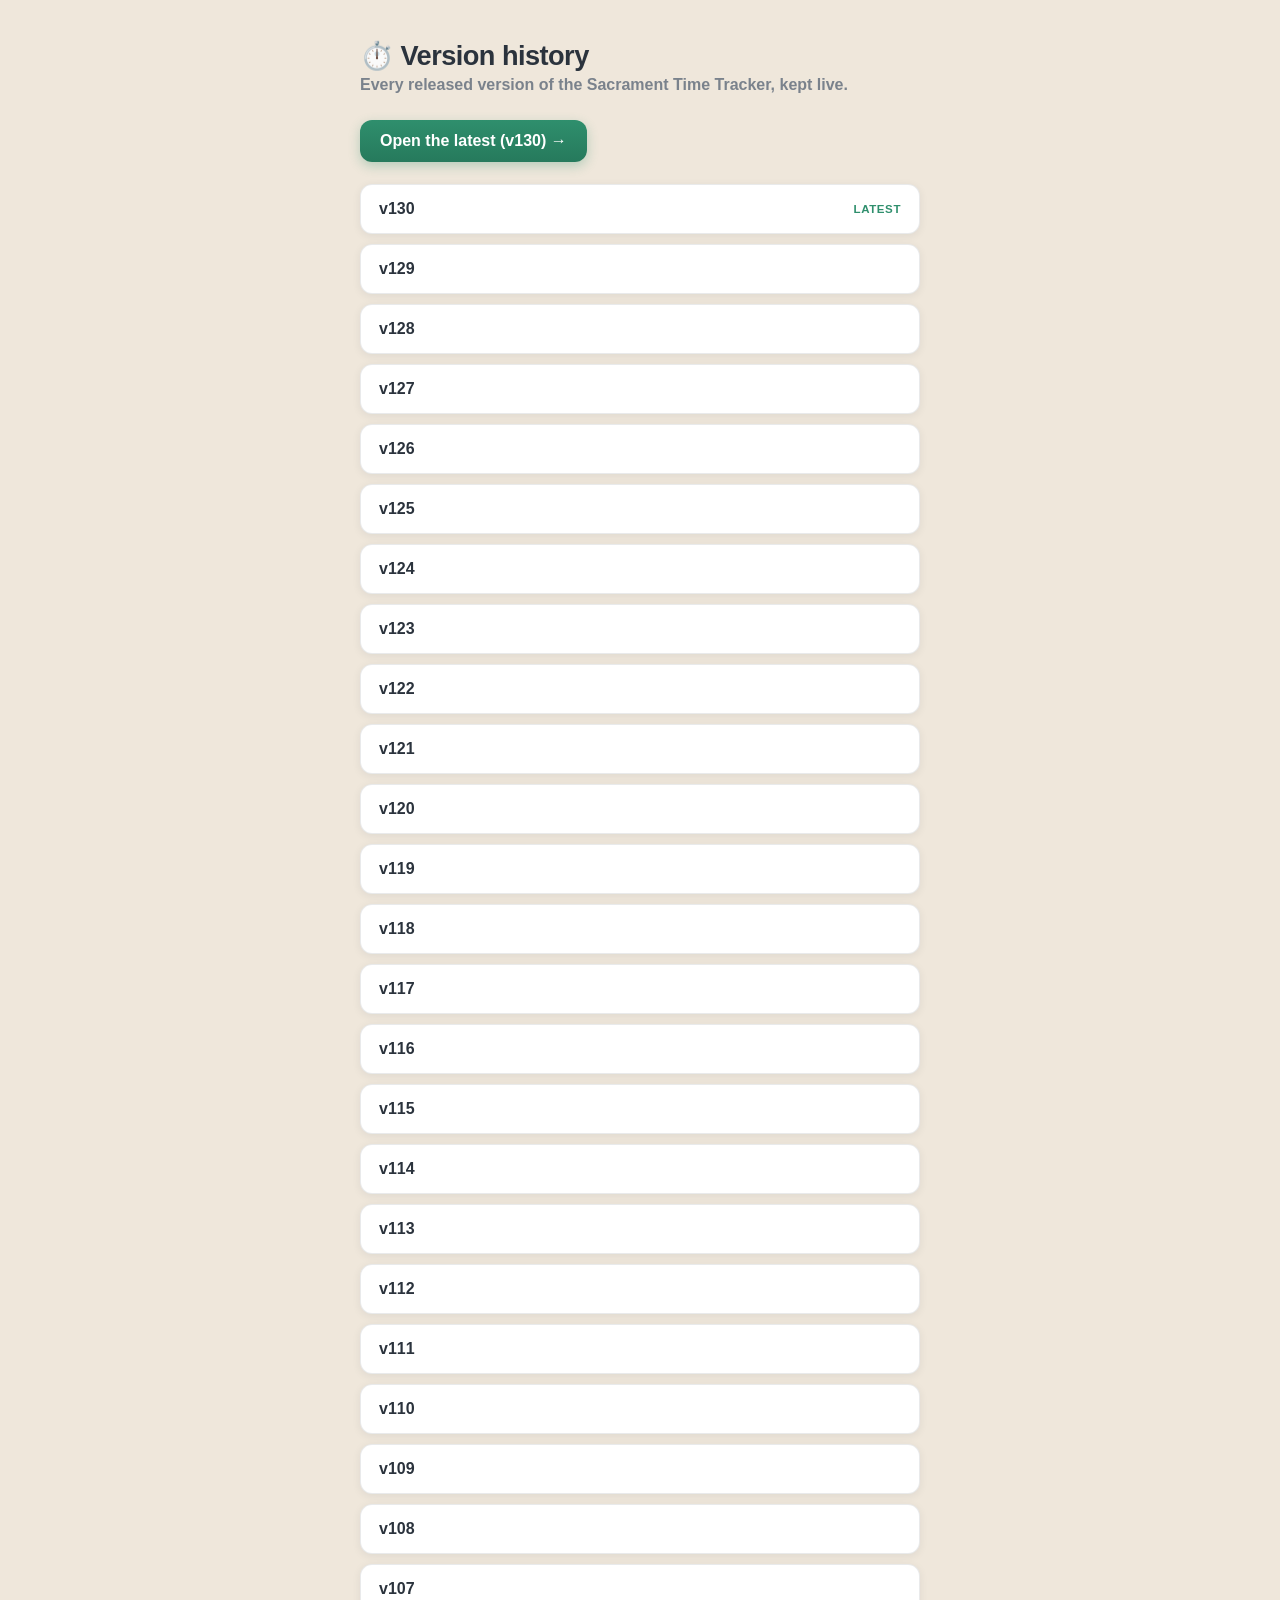
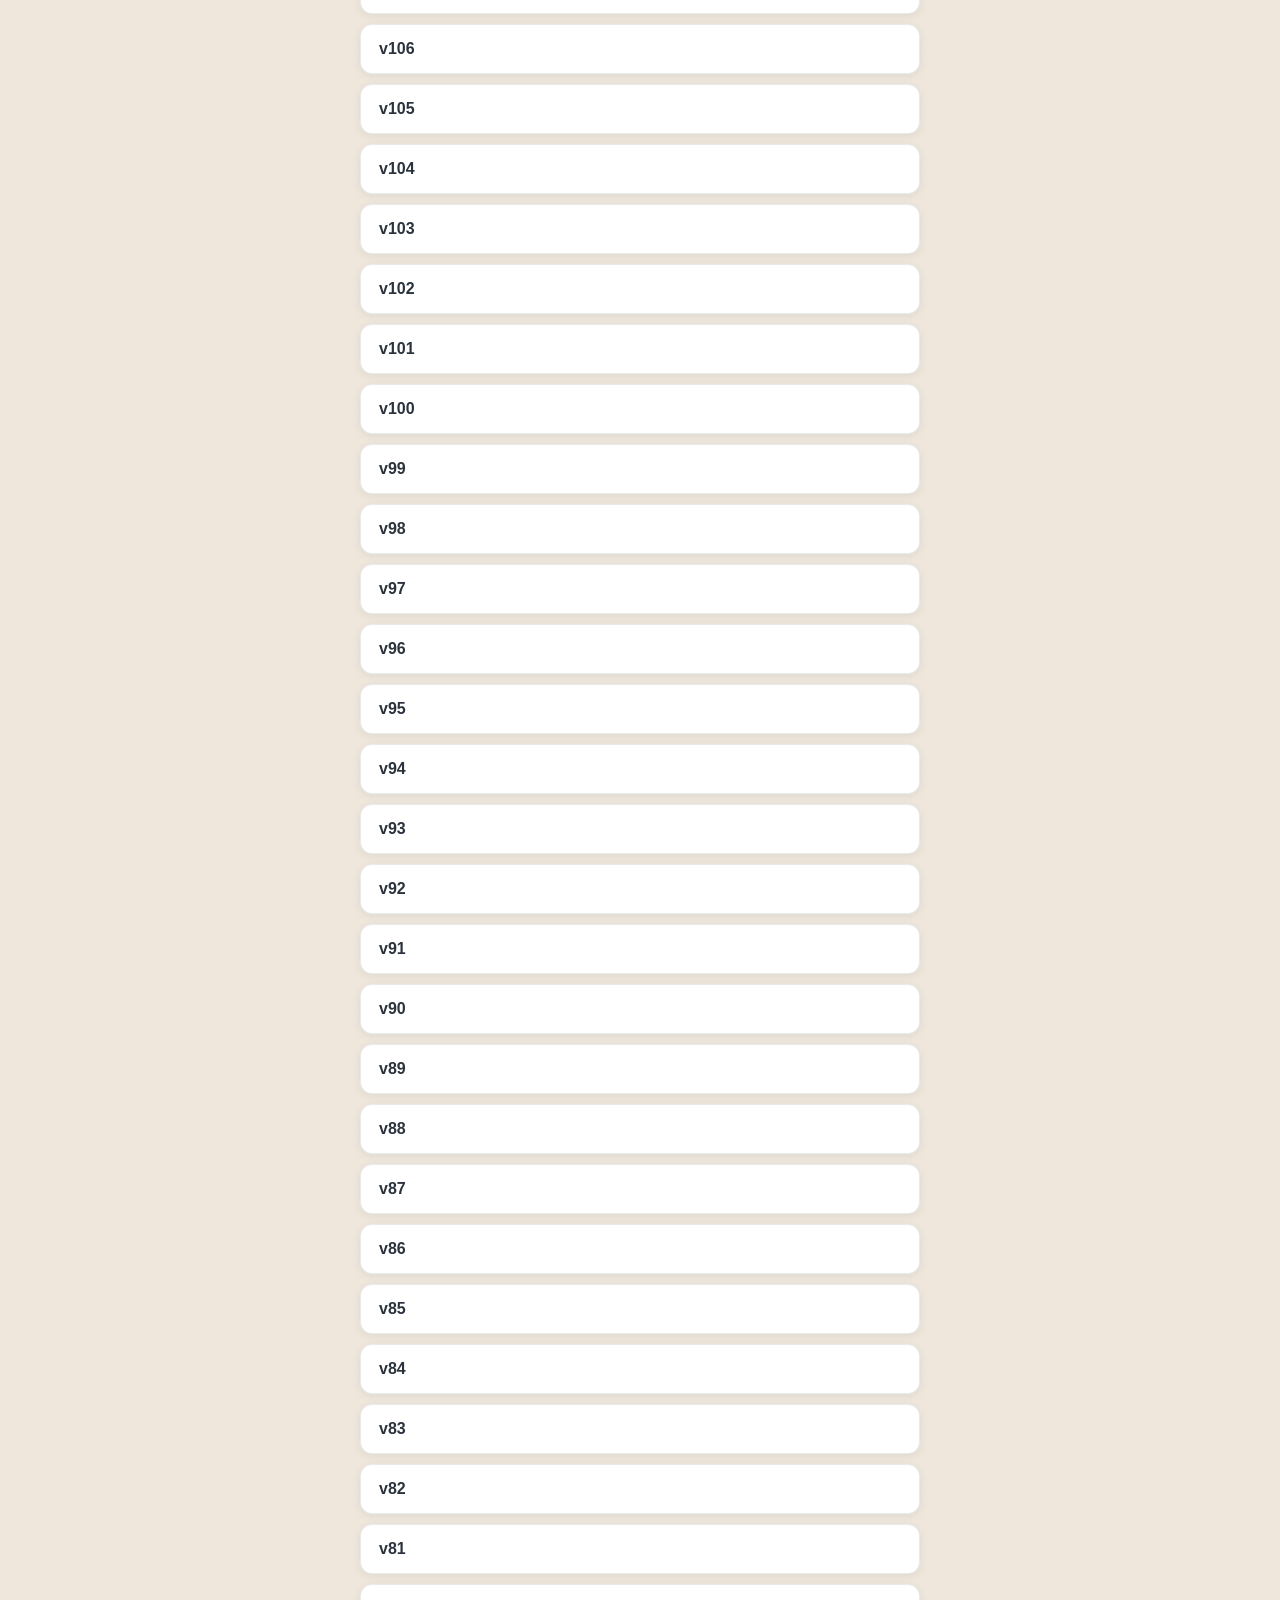
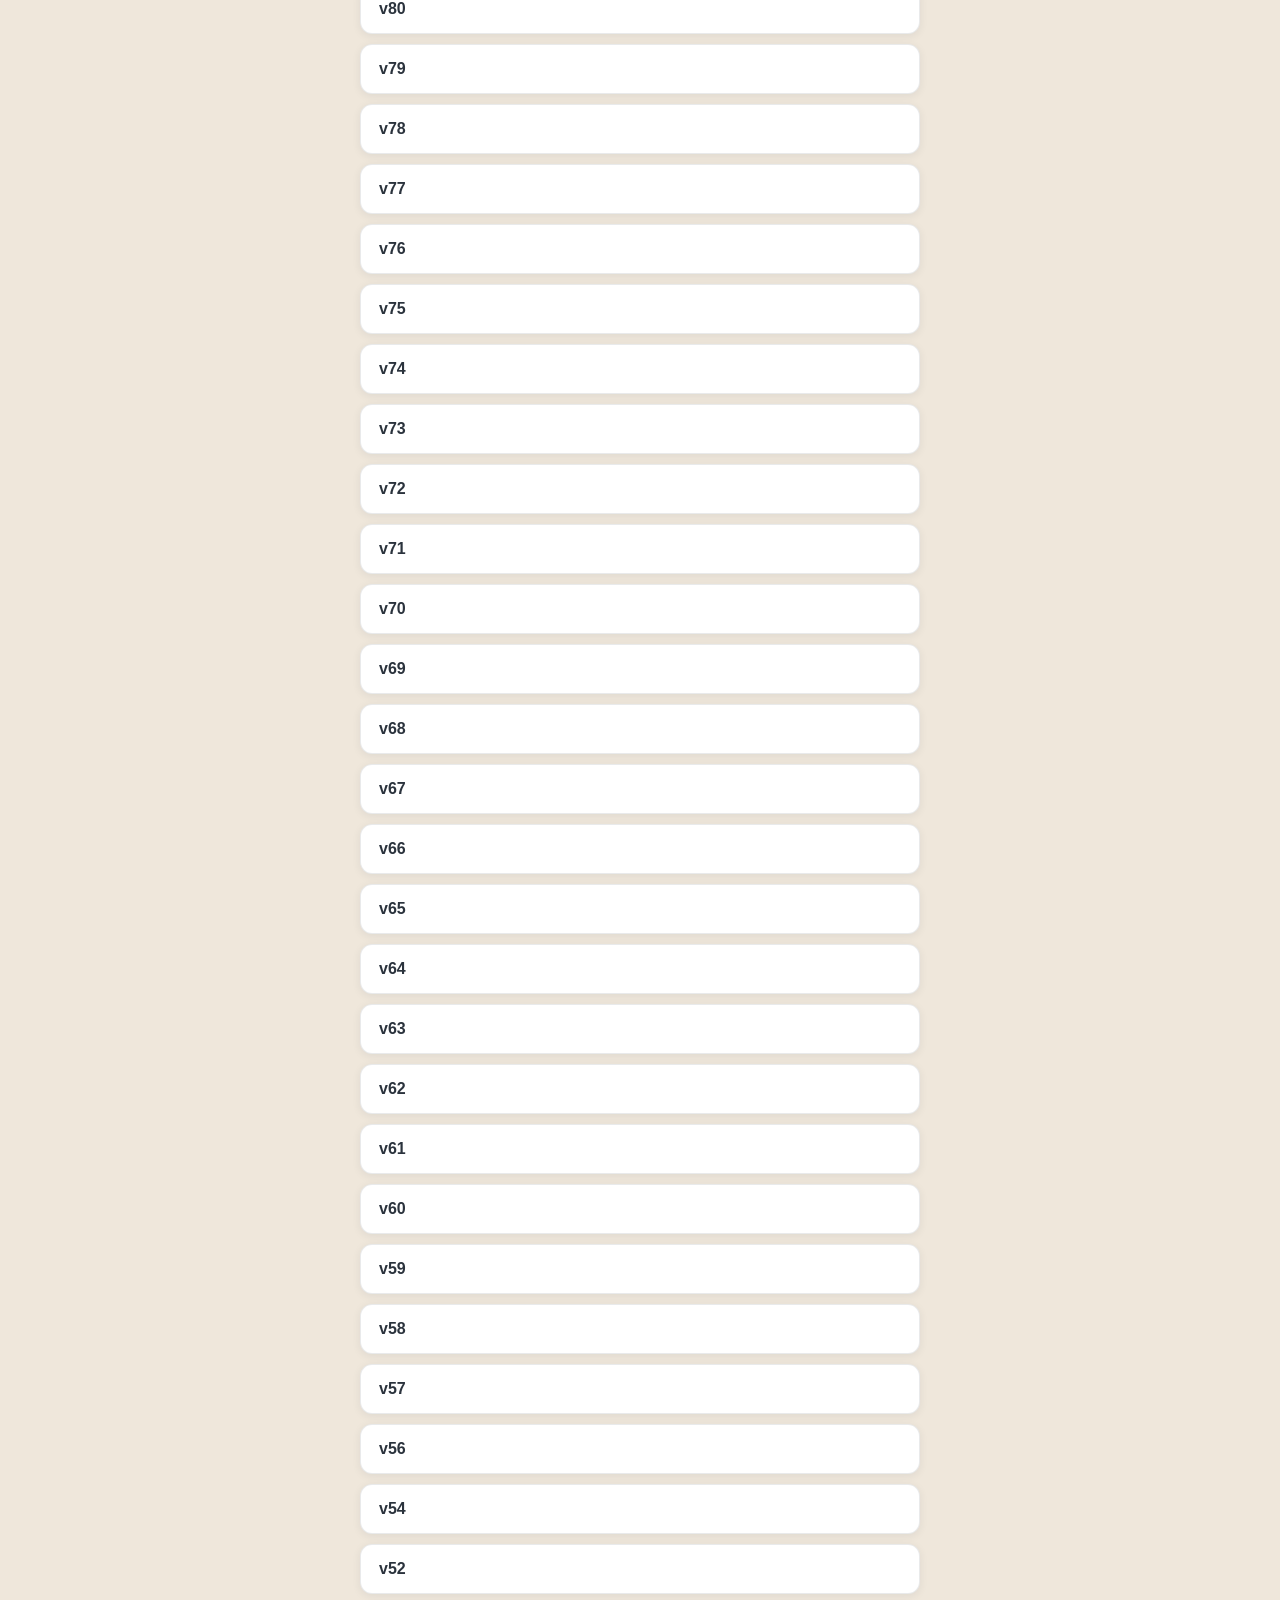
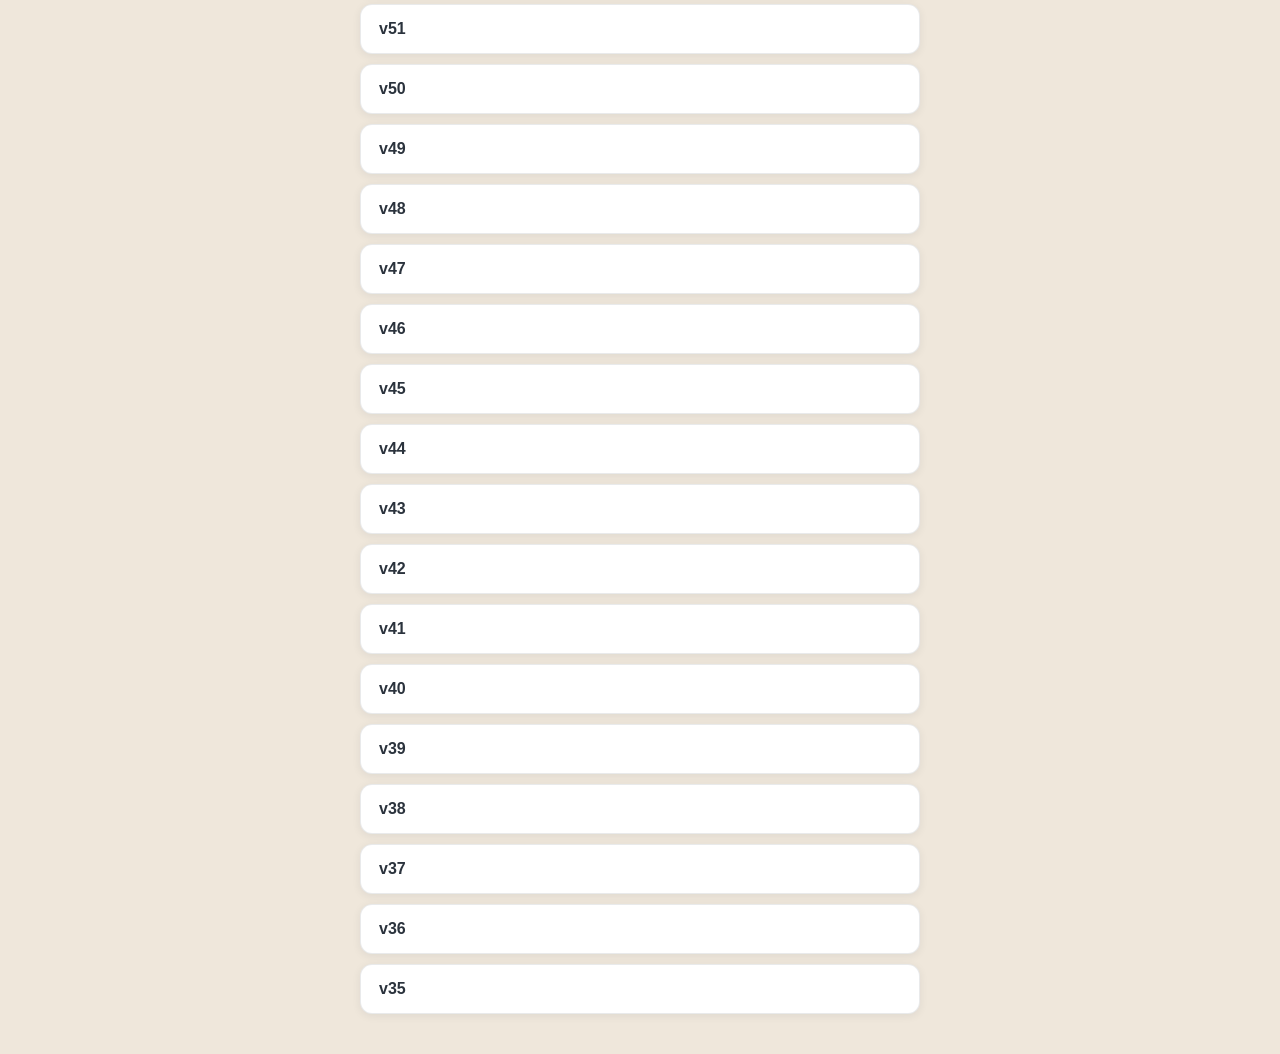
==== versions.html @ a7a648b4 "Stop toggling the position:fixed haptic switch on every crossing (v130) Another iOS-specific per-cro" ====
<!DOCTYPE html>
<html lang="en">
<head>
<meta charset="UTF-8" />
<meta name="viewport" content="width=device-width, initial-scale=1.0" />
<title>Sacrament Time Tracker — Versions</title>
<style>
  :root { color-scheme: light dark; }
  * { box-sizing: border-box; }
  body { margin:0; font-family:-apple-system,BlinkMacSystemFont,"Segoe UI",Roboto,Helvetica,Arial,sans-serif;
    background:#efe7db; color:#2b333d; min-height:100vh; padding:40px 18px; }
  @media (prefers-color-scheme: dark){ body{ background:#1c2027; color:#e7e2d8; } a.v{ background:#252a33; color:#e7e2d8; border-color:rgba(255,255,255,.08); } }
  .wrap { max-width:560px; margin:0 auto; }
  h1 { font-size:1.7rem; font-weight:900; letter-spacing:-.02em; margin:0 0 4px; }
  p.sub { color:#7a828c; margin:0 0 26px; font-weight:600; }
  a.latest { display:inline-block; margin-bottom:22px; font-weight:800; color:#fff;
    background:linear-gradient(180deg,#2f8f6d,#267a5c); padding:12px 20px; border-radius:12px; text-decoration:none; box-shadow:0 4px 12px rgba(47,143,109,.3); }
  ul { list-style:none; margin:0; padding:0; display:flex; flex-direction:column; gap:10px; }
  a.v { display:flex; align-items:center; justify-content:space-between; text-decoration:none; color:#2b333d;
    background:#fff; border:1px solid rgba(43,51,61,.1); border-radius:12px; padding:15px 18px; font-weight:800;
    box-shadow:0 2px 8px rgba(43,51,61,.08); transition:transform .12s, box-shadow .15s; }
  a.v:hover { transform:translateY(-1px); box-shadow:0 6px 16px rgba(43,51,61,.14); }
  .tag { font-variant-numeric:tabular-nums; }
  .badge { font-size:.72rem; font-weight:800; letter-spacing:.05em; color:#2f8f6d; }
</style>
</head>
<body>
  <div class="wrap">
    <h1>⏱️ Version history</h1>
    <p class="sub">Every released version of the Sacrament Time Tracker, kept live.</p>
    <a class="latest" href="./">Open the latest (v130) →</a>
    <ul>
      <li><a class="v" href="v130/"><span class="tag">v130</span><span class="badge">LATEST</span></a></li>
      <li><a class="v" href="v129/"><span class="tag">v129</span></a></li>
      <li><a class="v" href="v128/"><span class="tag">v128</span></a></li>
      <li><a class="v" href="v127/"><span class="tag">v127</span></a></li>
      <li><a class="v" href="v126/"><span class="tag">v126</span></a></li>
      <li><a class="v" href="v125/"><span class="tag">v125</span></a></li>
      <li><a class="v" href="v124/"><span class="tag">v124</span></a></li>
      <li><a class="v" href="v123/"><span class="tag">v123</span></a></li>
      <li><a class="v" href="v122/"><span class="tag">v122</span></a></li>
      <li><a class="v" href="v121/"><span class="tag">v121</span></a></li>
      <li><a class="v" href="v120/"><span class="tag">v120</span></a></li>
      <li><a class="v" href="v119/"><span class="tag">v119</span></a></li>
      <li><a class="v" href="v118/"><span class="tag">v118</span></a></li>
      <li><a class="v" href="v117/"><span class="tag">v117</span></a></li>
      <li><a class="v" href="v116/"><span class="tag">v116</span></a></li>
      <li><a class="v" href="v115/"><span class="tag">v115</span></a></li>
      <li><a class="v" href="v114/"><span class="tag">v114</span></a></li>
      <li><a class="v" href="v113/"><span class="tag">v113</span></a></li>
      <li><a class="v" href="v112/"><span class="tag">v112</span></a></li>
      <li><a class="v" href="v111/"><span class="tag">v111</span></a></li>
      <li><a class="v" href="v110/"><span class="tag">v110</span></a></li>
      <li><a class="v" href="v109/"><span class="tag">v109</span></a></li>
      <li><a class="v" href="v108/"><span class="tag">v108</span></a></li>
      <li><a class="v" href="v107/"><span class="tag">v107</span></a></li>
      <li><a class="v" href="v106/"><span class="tag">v106</span></a></li>
      <li><a class="v" href="v105/"><span class="tag">v105</span></a></li>
      <li><a class="v" href="v104/"><span class="tag">v104</span></a></li>
      <li><a class="v" href="v103/"><span class="tag">v103</span></a></li>
      <li><a class="v" href="v102/"><span class="tag">v102</span></a></li>
      <li><a class="v" href="v101/"><span class="tag">v101</span></a></li>
      <li><a class="v" href="v100/"><span class="tag">v100</span></a></li>
      <li><a class="v" href="v99/"><span class="tag">v99</span></a></li>
      <li><a class="v" href="v98/"><span class="tag">v98</span></a></li>
      <li><a class="v" href="v97/"><span class="tag">v97</span></a></li>
      <li><a class="v" href="v96/"><span class="tag">v96</span></a></li>
      <li><a class="v" href="v95/"><span class="tag">v95</span></a></li>
      <li><a class="v" href="v94/"><span class="tag">v94</span></a></li>
      <li><a class="v" href="v93/"><span class="tag">v93</span></a></li>
      <li><a class="v" href="v92/"><span class="tag">v92</span></a></li>
      <li><a class="v" href="v91/"><span class="tag">v91</span></a></li>
      <li><a class="v" href="v90/"><span class="tag">v90</span></a></li>
      <li><a class="v" href="v89/"><span class="tag">v89</span></a></li>
      <li><a class="v" href="v88/"><span class="tag">v88</span></a></li>
      <li><a class="v" href="v87/"><span class="tag">v87</span></a></li>
      <li><a class="v" href="v86/"><span class="tag">v86</span></a></li>
      <li><a class="v" href="v85/"><span class="tag">v85</span></a></li>
      <li><a class="v" href="v84/"><span class="tag">v84</span></a></li>
      <li><a class="v" href="v83/"><span class="tag">v83</span></a></li>
      <li><a class="v" href="v82/"><span class="tag">v82</span></a></li>
      <li><a class="v" href="v81/"><span class="tag">v81</span></a></li>
      <li><a class="v" href="v80/"><span class="tag">v80</span></a></li>
      <li><a class="v" href="v79/"><span class="tag">v79</span></a></li>
      <li><a class="v" href="v78/"><span class="tag">v78</span></a></li>
      <li><a class="v" href="v77/"><span class="tag">v77</span></a></li>
      <li><a class="v" href="v76/"><span class="tag">v76</span></a></li>
      <li><a class="v" href="v75/"><span class="tag">v75</span></a></li>
      <li><a class="v" href="v74/"><span class="tag">v74</span></a></li>
      <li><a class="v" href="v73/"><span class="tag">v73</span></a></li>
      <li><a class="v" href="v72/"><span class="tag">v72</span></a></li>
      <li><a class="v" href="v71/"><span class="tag">v71</span></a></li>
      <li><a class="v" href="v70/"><span class="tag">v70</span></a></li>
      <li><a class="v" href="v69/"><span class="tag">v69</span></a></li>
      <li><a class="v" href="v68/"><span class="tag">v68</span></a></li>
      <li><a class="v" href="v67/"><span class="tag">v67</span></a></li>
      <li><a class="v" href="v66/"><span class="tag">v66</span></a></li>
      <li><a class="v" href="v65/"><span class="tag">v65</span></a></li>
      <li><a class="v" href="v64/"><span class="tag">v64</span></a></li>
      <li><a class="v" href="v63/"><span class="tag">v63</span></a></li>
      <li><a class="v" href="v62/"><span class="tag">v62</span></a></li>
      <li><a class="v" href="v61/"><span class="tag">v61</span></a></li>
      <li><a class="v" href="v60/"><span class="tag">v60</span></a></li>
      <li><a class="v" href="v59/"><span class="tag">v59</span></a></li>
      <li><a class="v" href="v58/"><span class="tag">v58</span></a></li>
      <li><a class="v" href="v57/"><span class="tag">v57</span></a></li>
      <li><a class="v" href="v56/"><span class="tag">v56</span></a></li>
      <li><a class="v" href="v54/"><span class="tag">v54</span></a></li>
      <li><a class="v" href="v52/"><span class="tag">v52</span></a></li>
      <li><a class="v" href="v51/"><span class="tag">v51</span></a></li>
      <li><a class="v" href="v50/"><span class="tag">v50</span></a></li>
      <li><a class="v" href="v49/"><span class="tag">v49</span></a></li>
      <li><a class="v" href="v48/"><span class="tag">v48</span></a></li>
      <li><a class="v" href="v47/"><span class="tag">v47</span></a></li>
      <li><a class="v" href="v46/"><span class="tag">v46</span></a></li>
      <li><a class="v" href="v45/"><span class="tag">v45</span></a></li>
      <li><a class="v" href="v44/"><span class="tag">v44</span></a></li>
      <li><a class="v" href="v43/"><span class="tag">v43</span></a></li>
      <li><a class="v" href="v42/"><span class="tag">v42</span></a></li>
      <li><a class="v" href="v41/"><span class="tag">v41</span></a></li>
      <li><a class="v" href="v40/"><span class="tag">v40</span></a></li>
      <li><a class="v" href="v39/"><span class="tag">v39</span></a></li>
      <li><a class="v" href="v38/"><span class="tag">v38</span></a></li>
      <li><a class="v" href="v37/"><span class="tag">v37</span></a></li>
      <li><a class="v" href="v36/"><span class="tag">v36</span></a></li>
      <li><a class="v" href="v35/"><span class="tag">v35</span></a></li>
    </ul>
  </div>
</body>
</html>
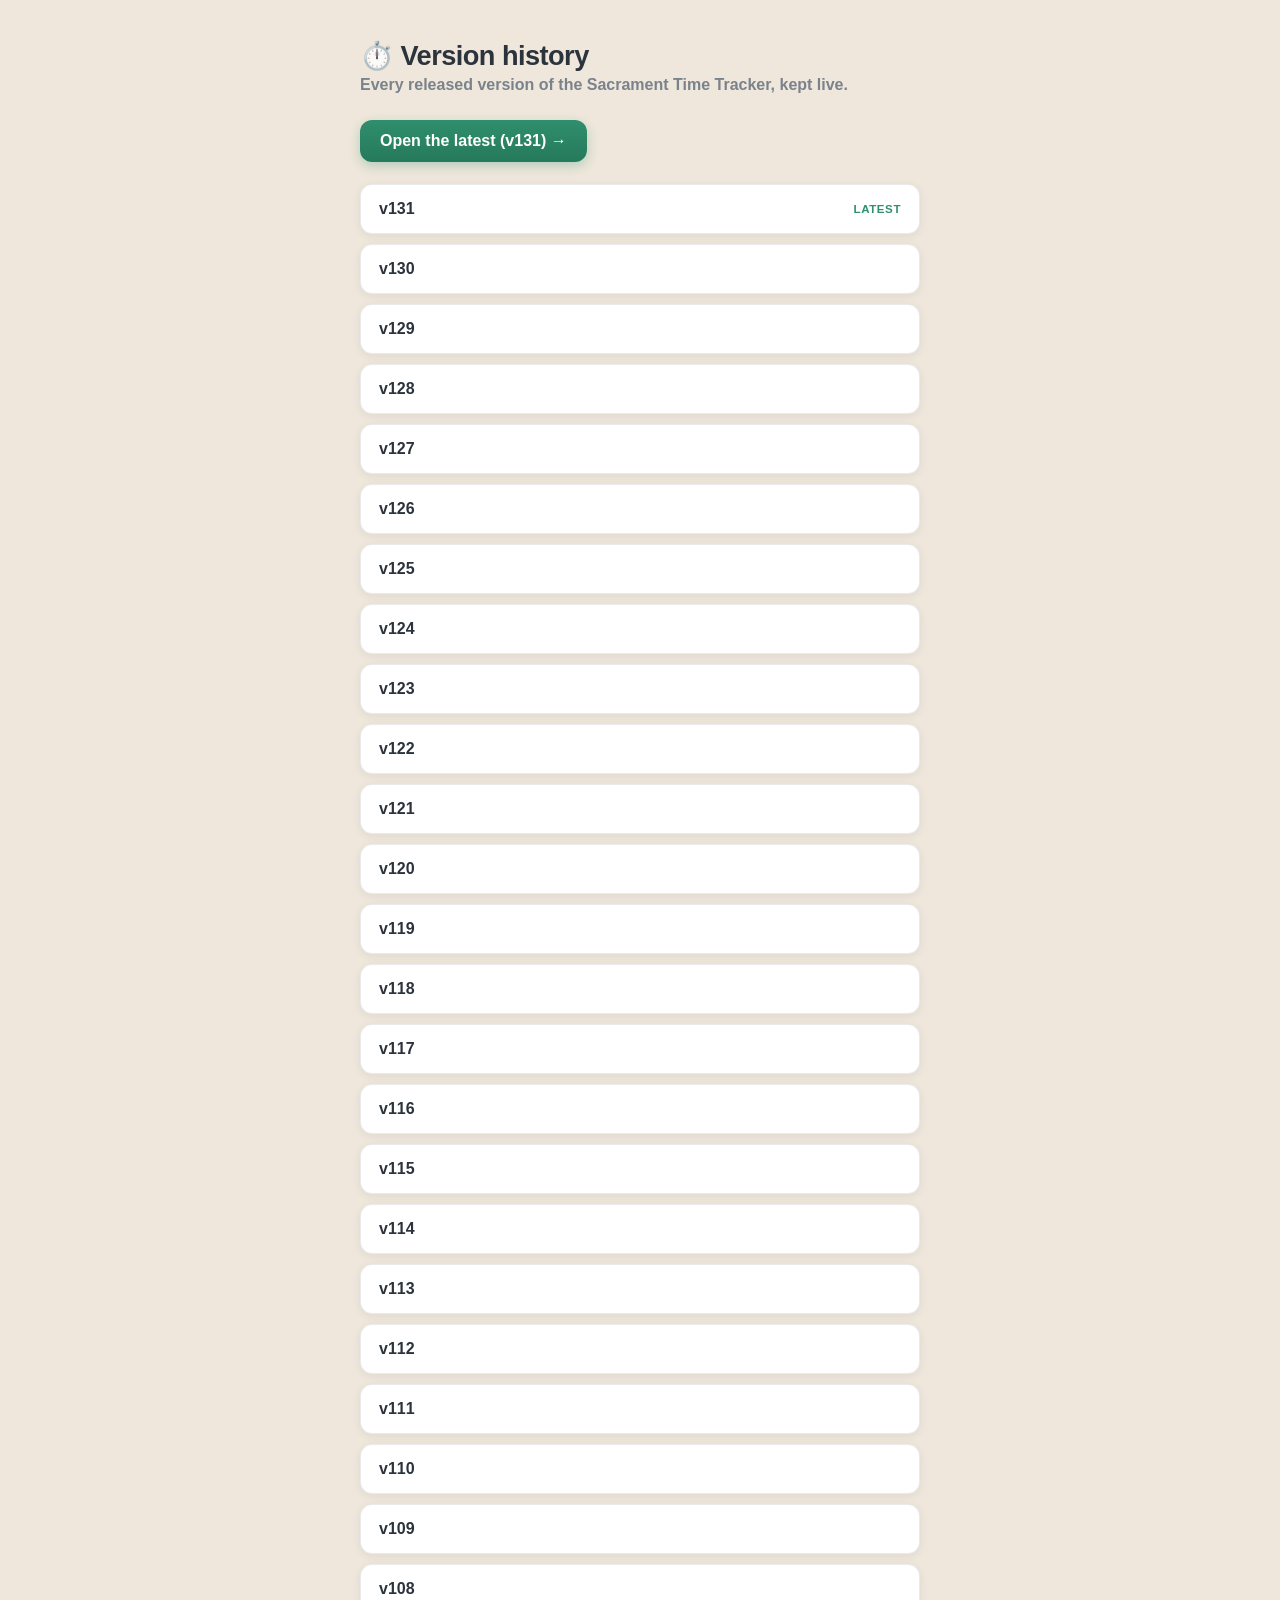
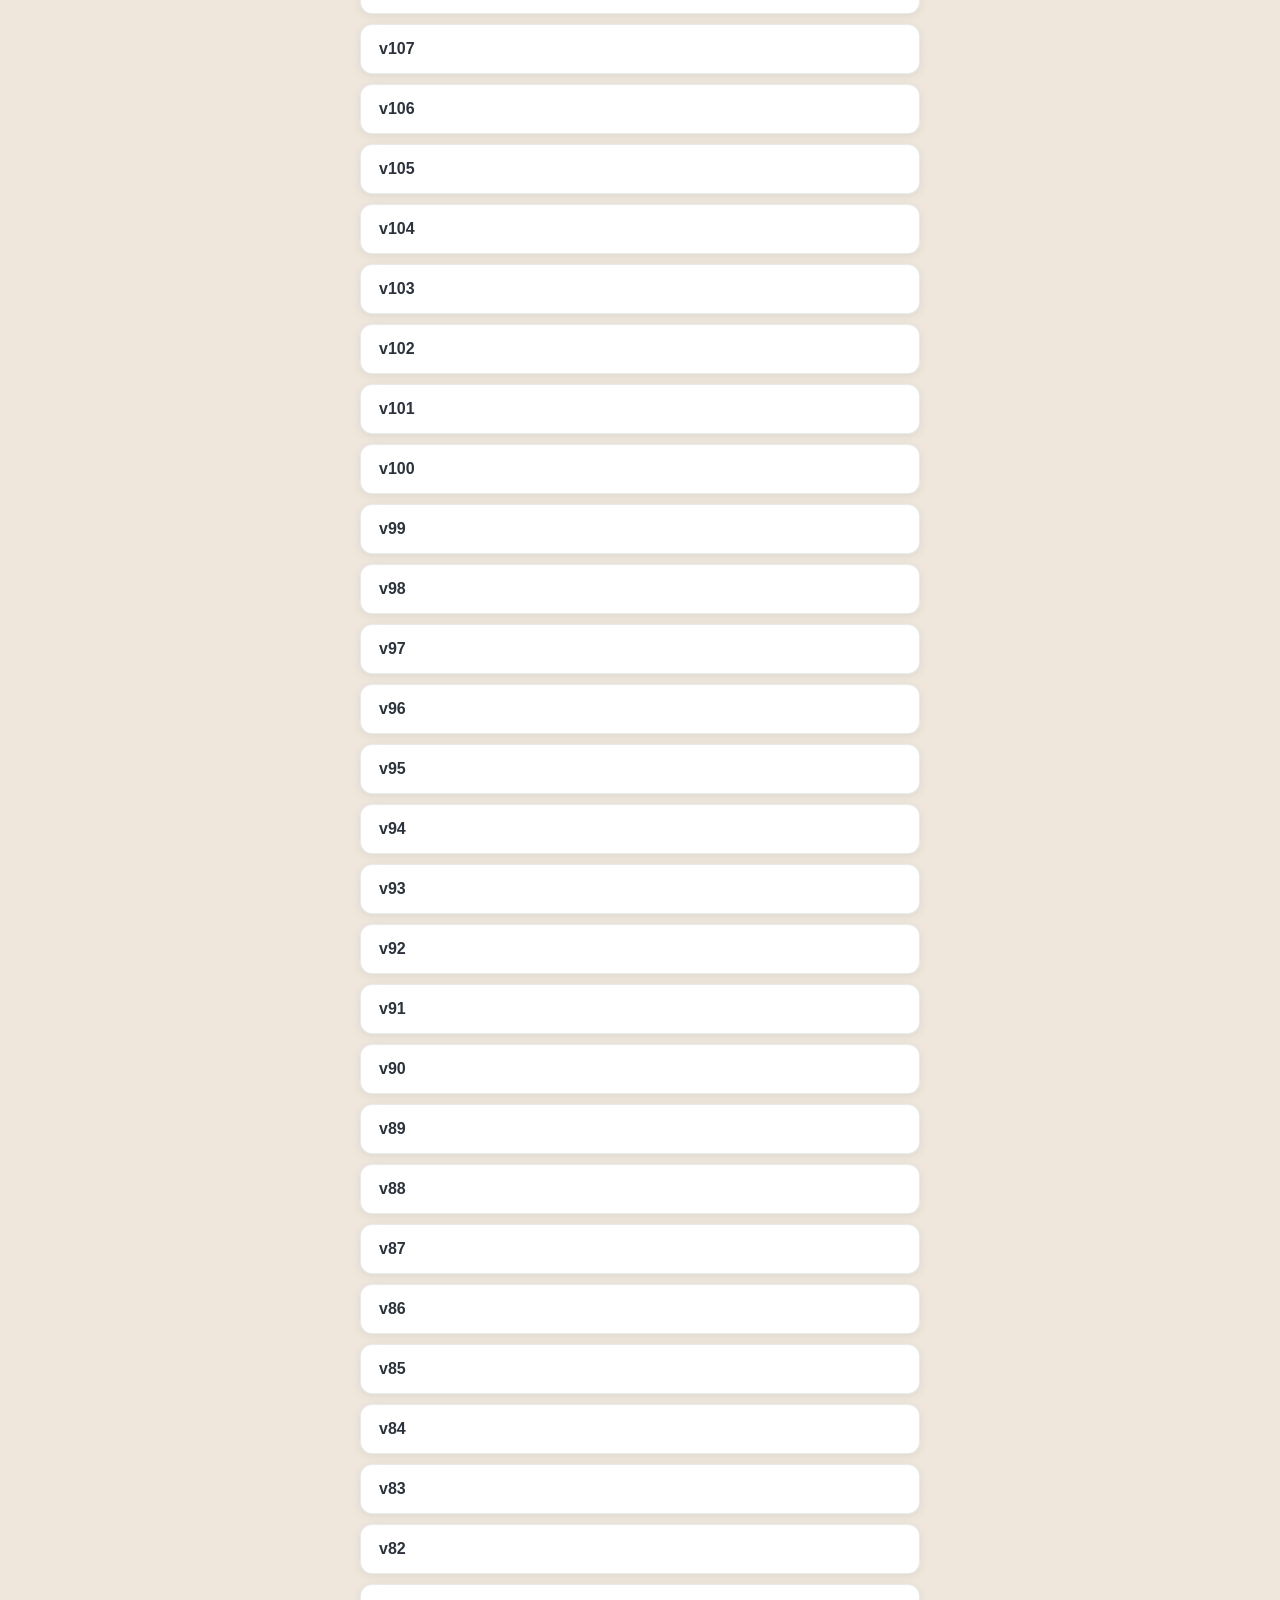
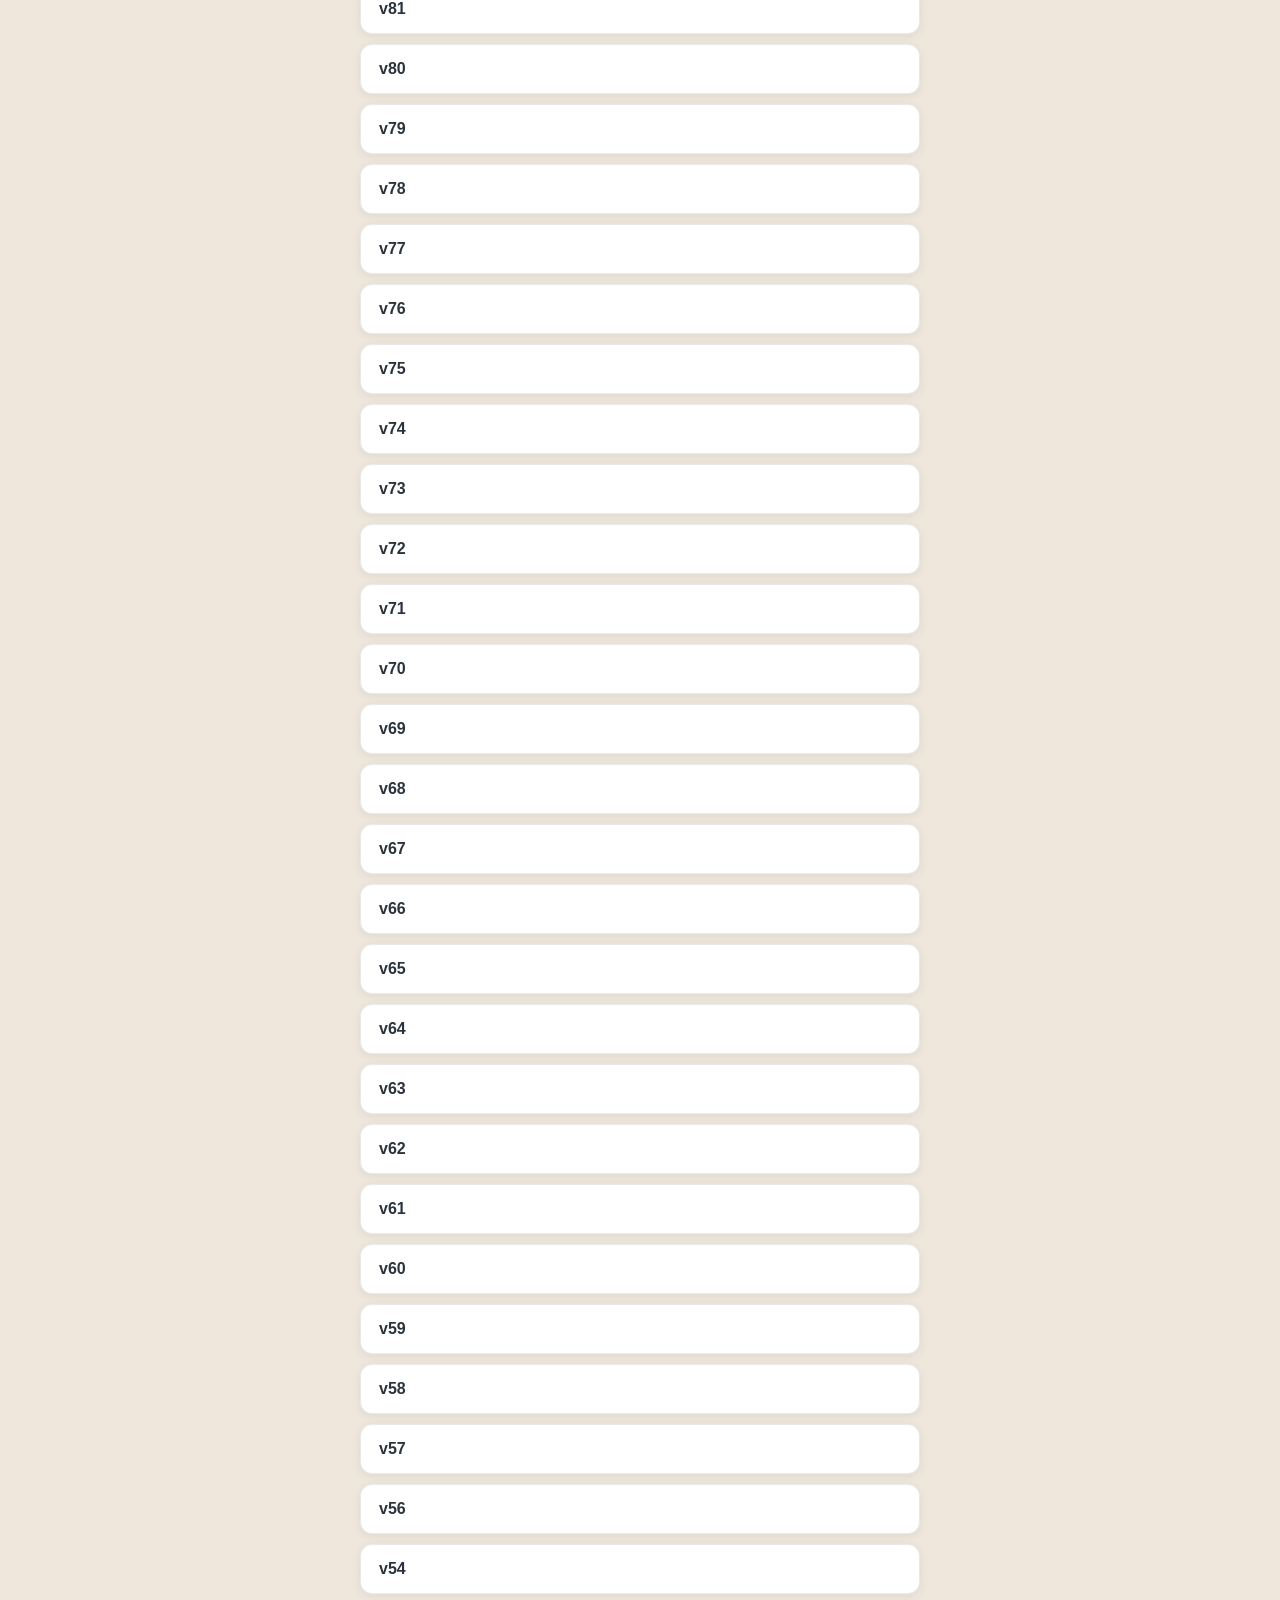
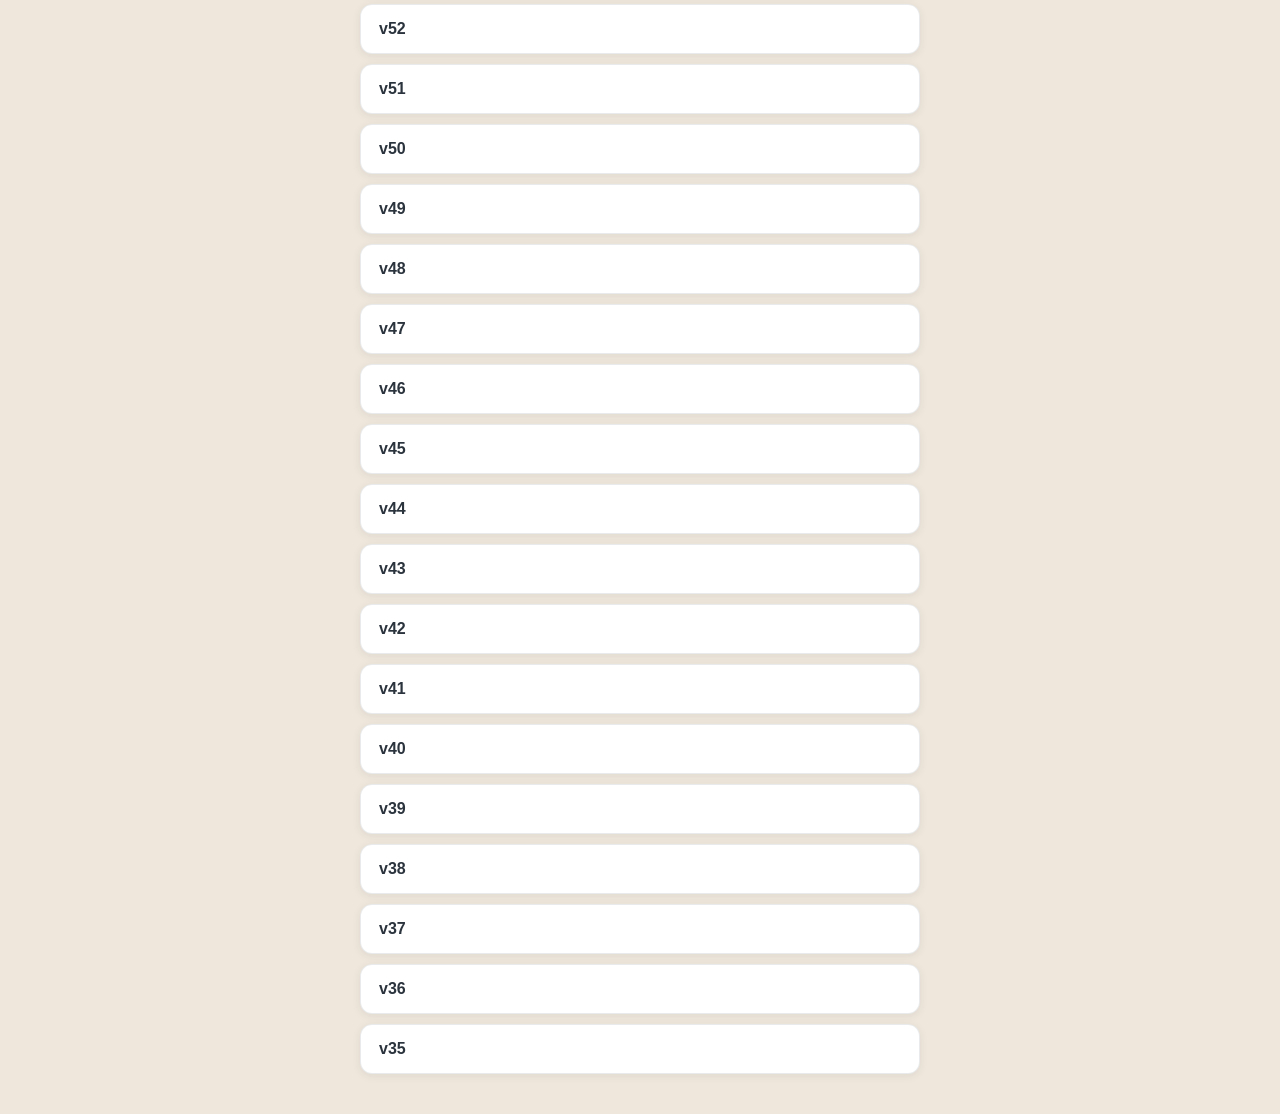
==== commit f4ad4610: "Reuse one gain node for ticks to stop per-tick GC churn (v131) Each tick was allocating a fresh Gain" ====
--- a/versions.html
+++ b/versions.html
@@ -28,9 +28,10 @@
   <div class="wrap">
     <h1>⏱️ Version history</h1>
     <p class="sub">Every released version of the Sacrament Time Tracker, kept live.</p>
-    <a class="latest" href="./">Open the latest (v130) →</a>
+    <a class="latest" href="./">Open the latest (v131) →</a>
     <ul>
-      <li><a class="v" href="v130/"><span class="tag">v130</span><span class="badge">LATEST</span></a></li>
+      <li><a class="v" href="v131/"><span class="tag">v131</span><span class="badge">LATEST</span></a></li>
+      <li><a class="v" href="v130/"><span class="tag">v130</span></a></li>
       <li><a class="v" href="v129/"><span class="tag">v129</span></a></li>
       <li><a class="v" href="v128/"><span class="tag">v128</span></a></li>
       <li><a class="v" href="v127/"><span class="tag">v127</span></a></li>
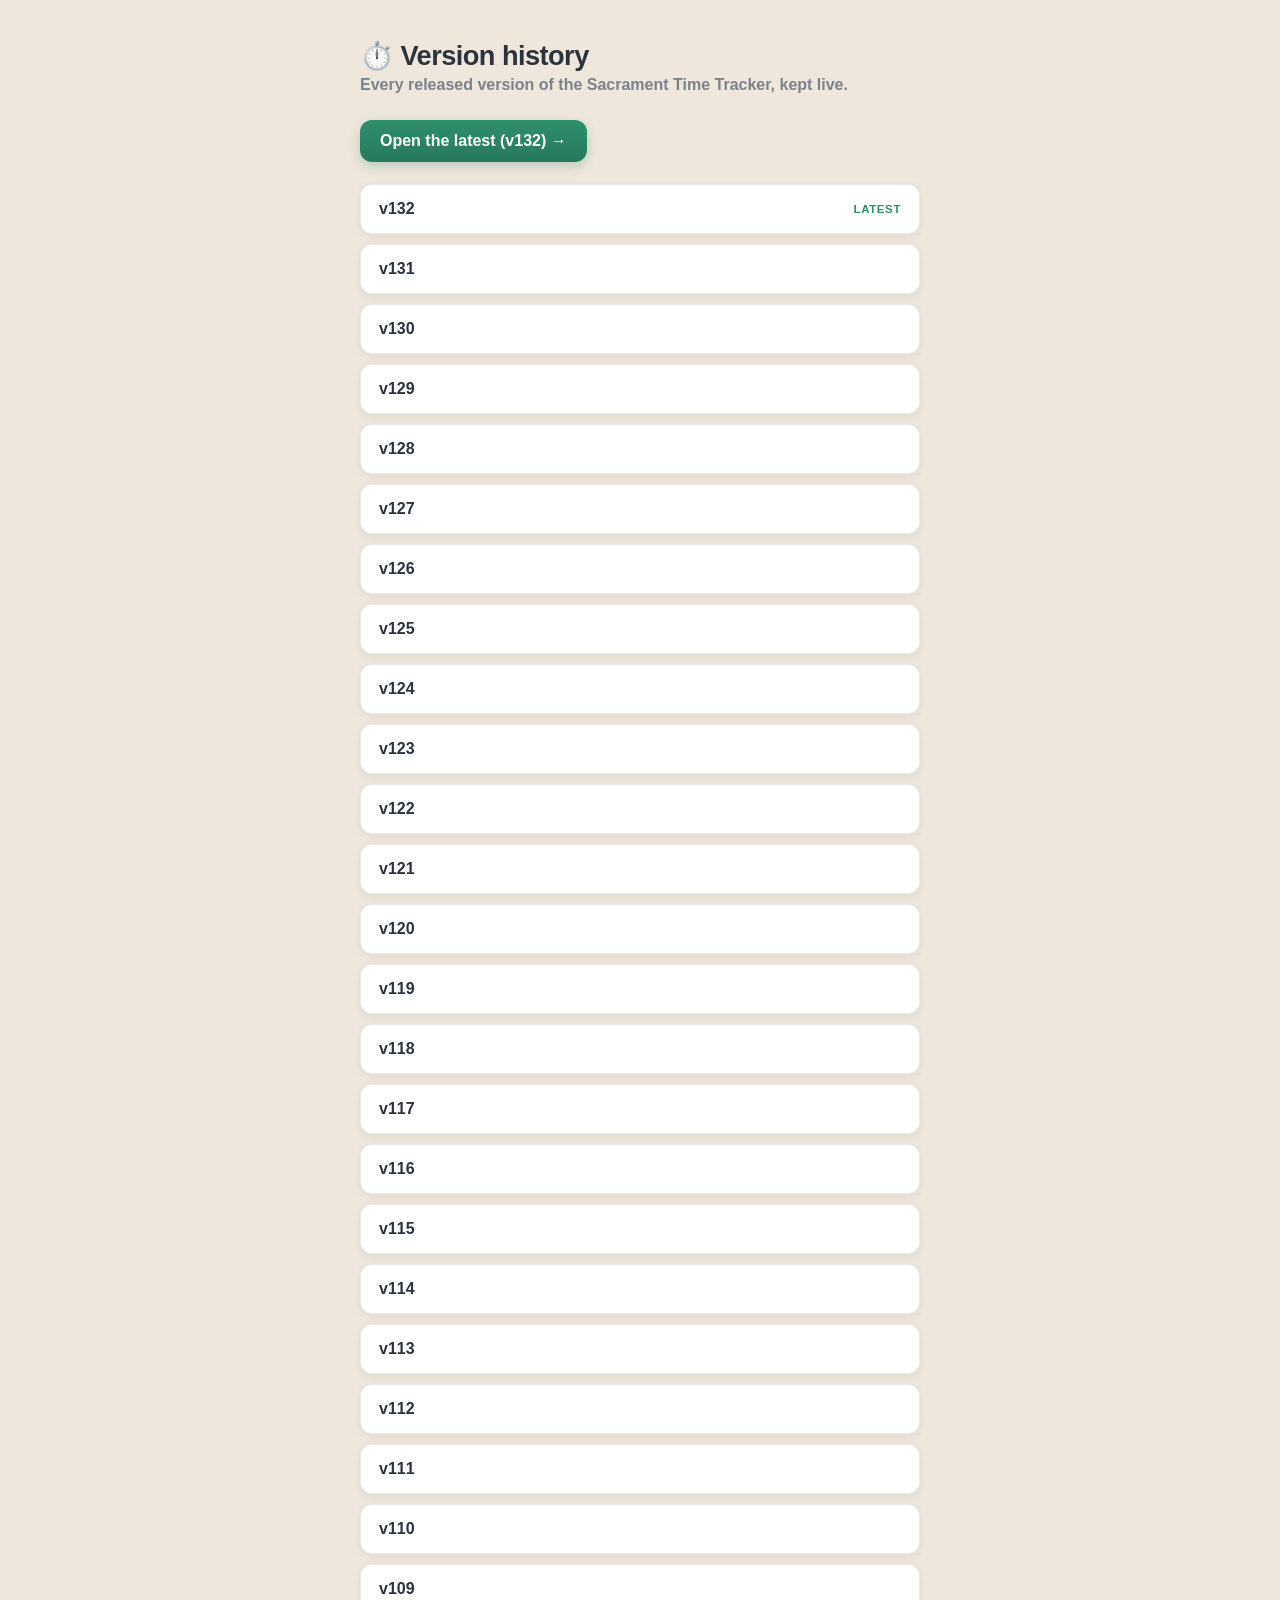
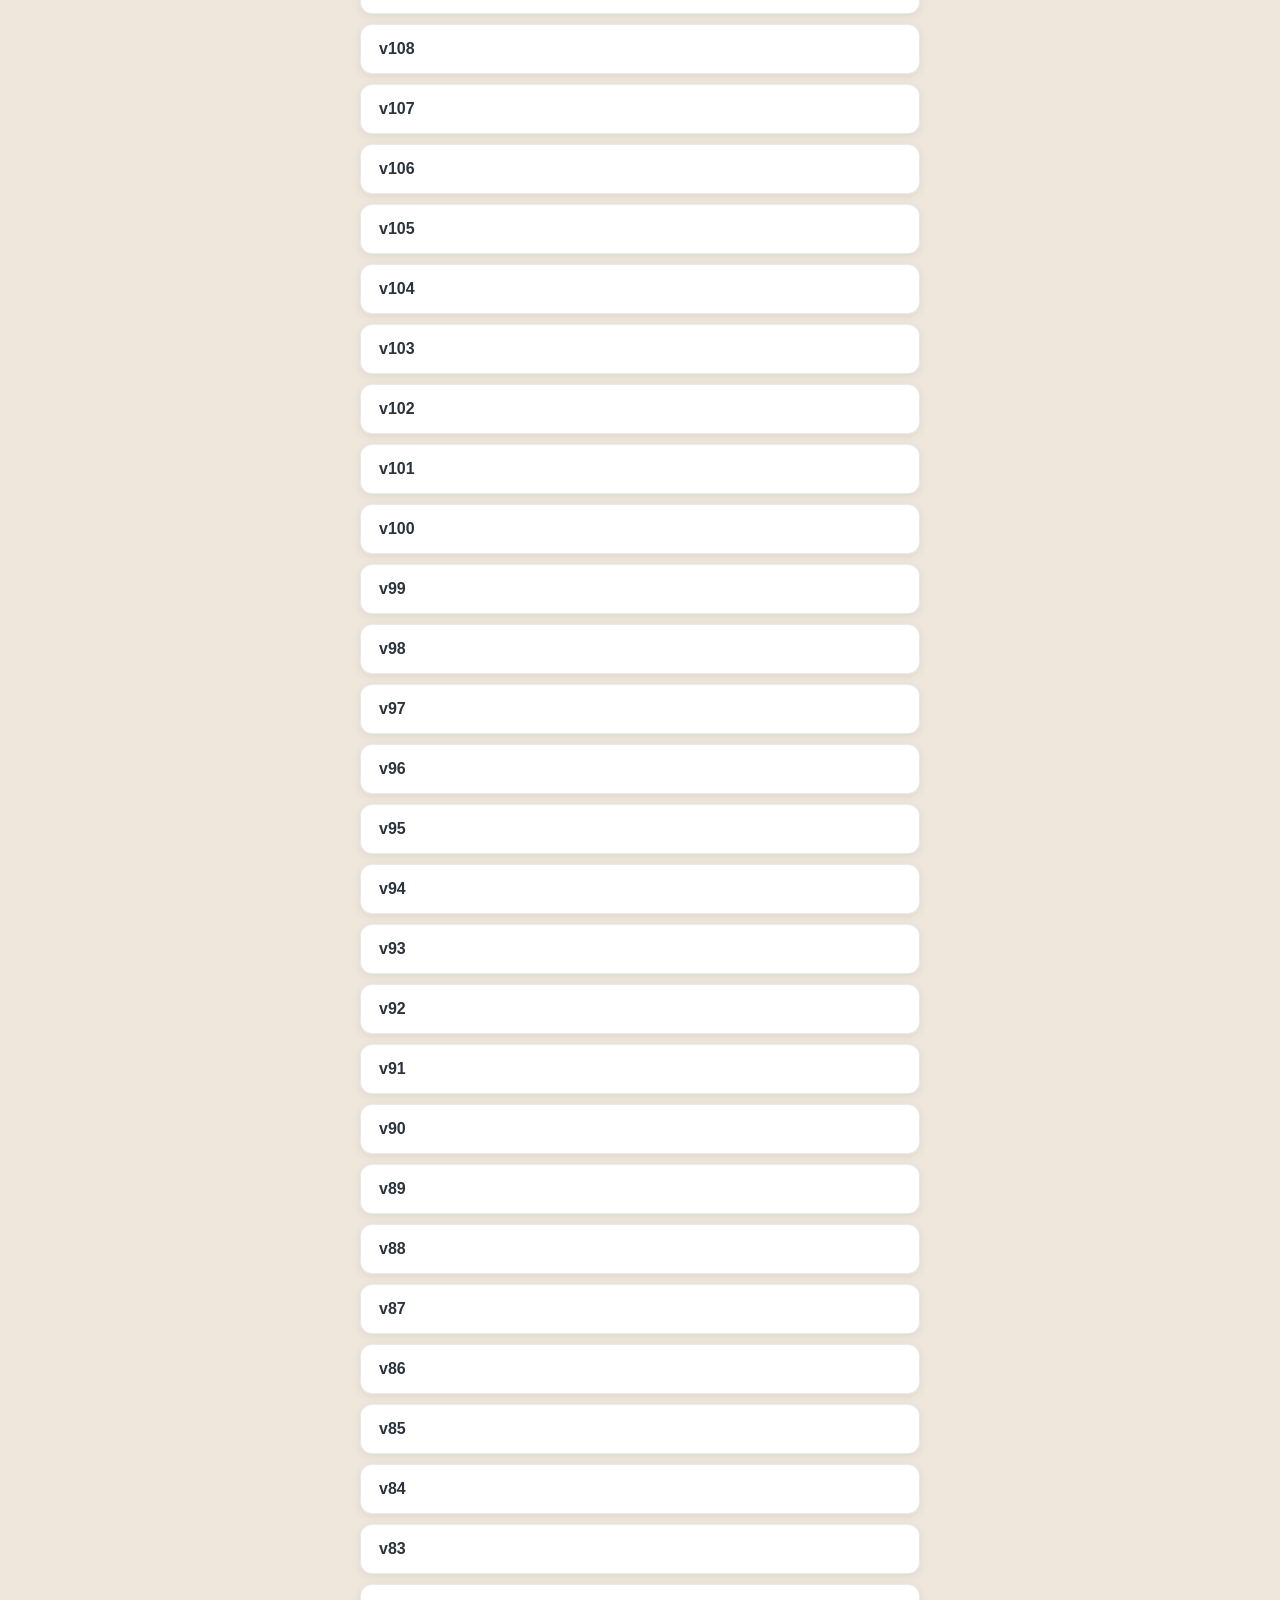
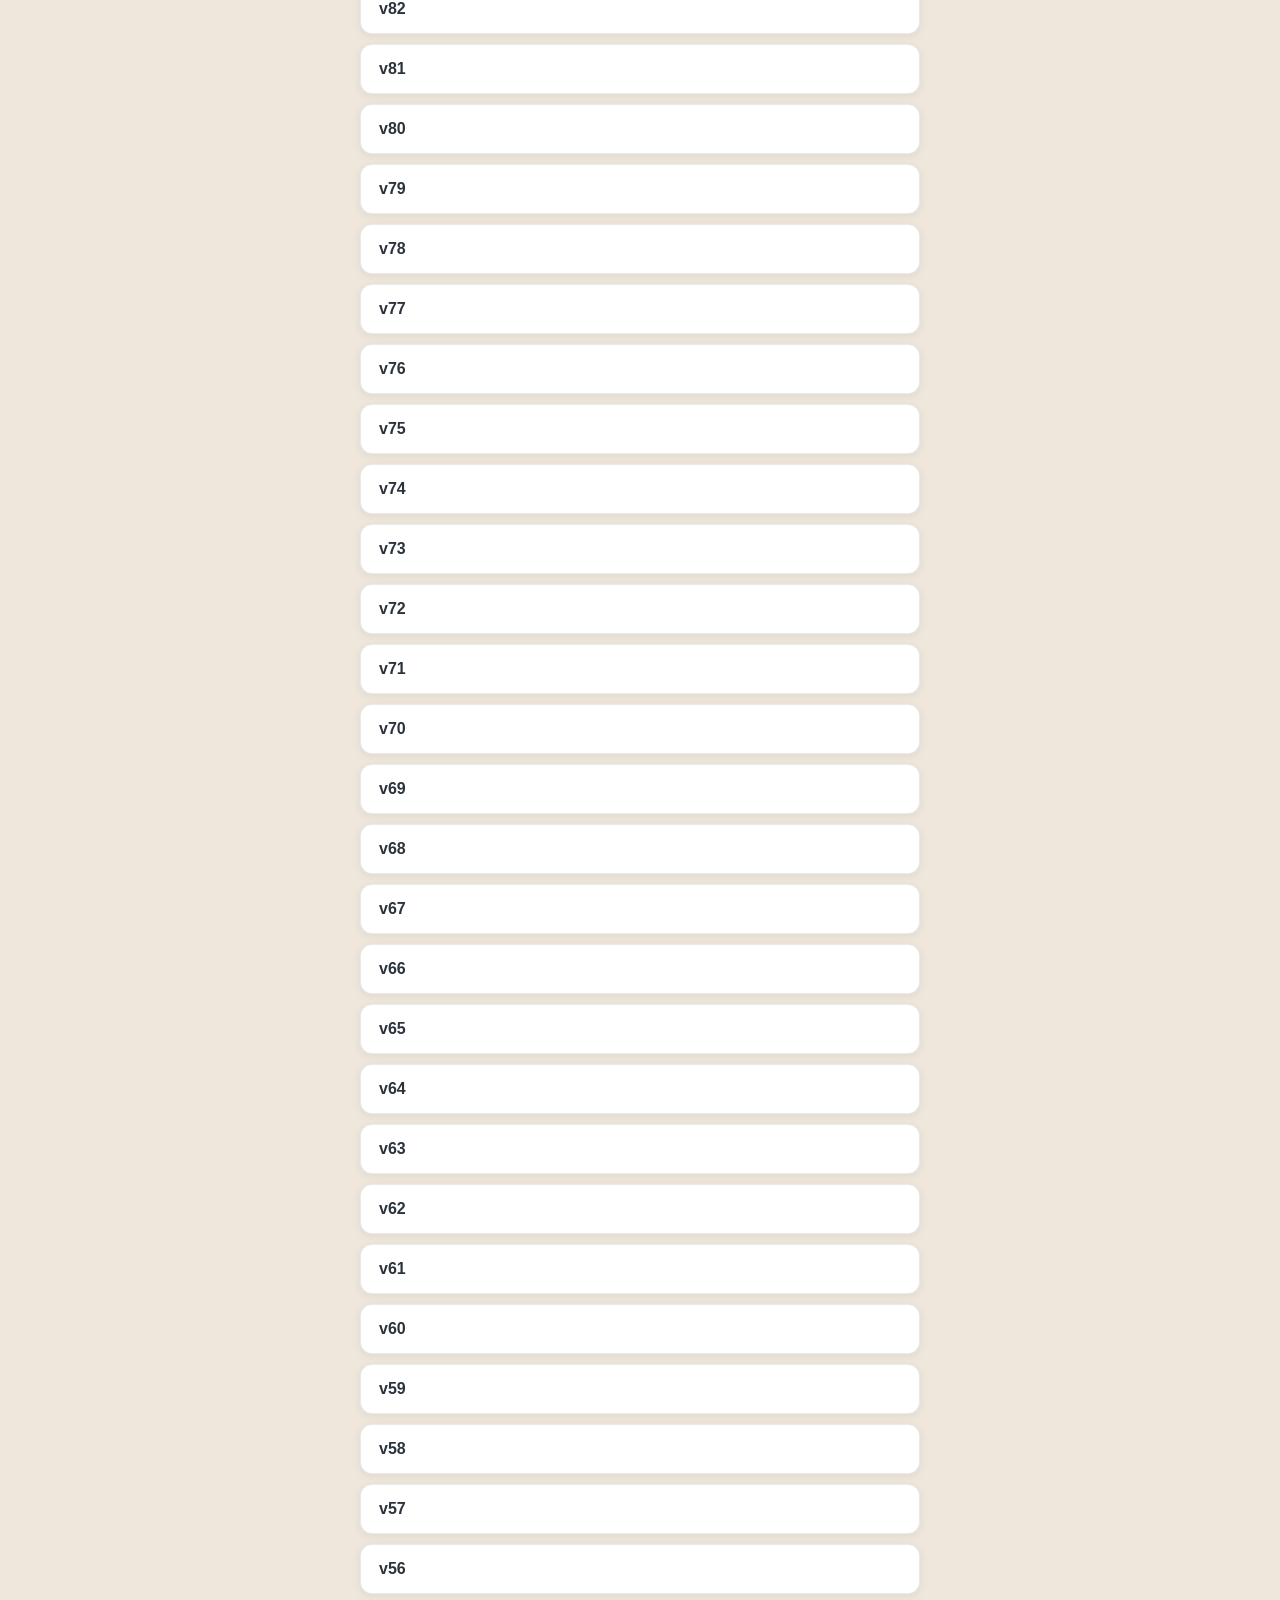
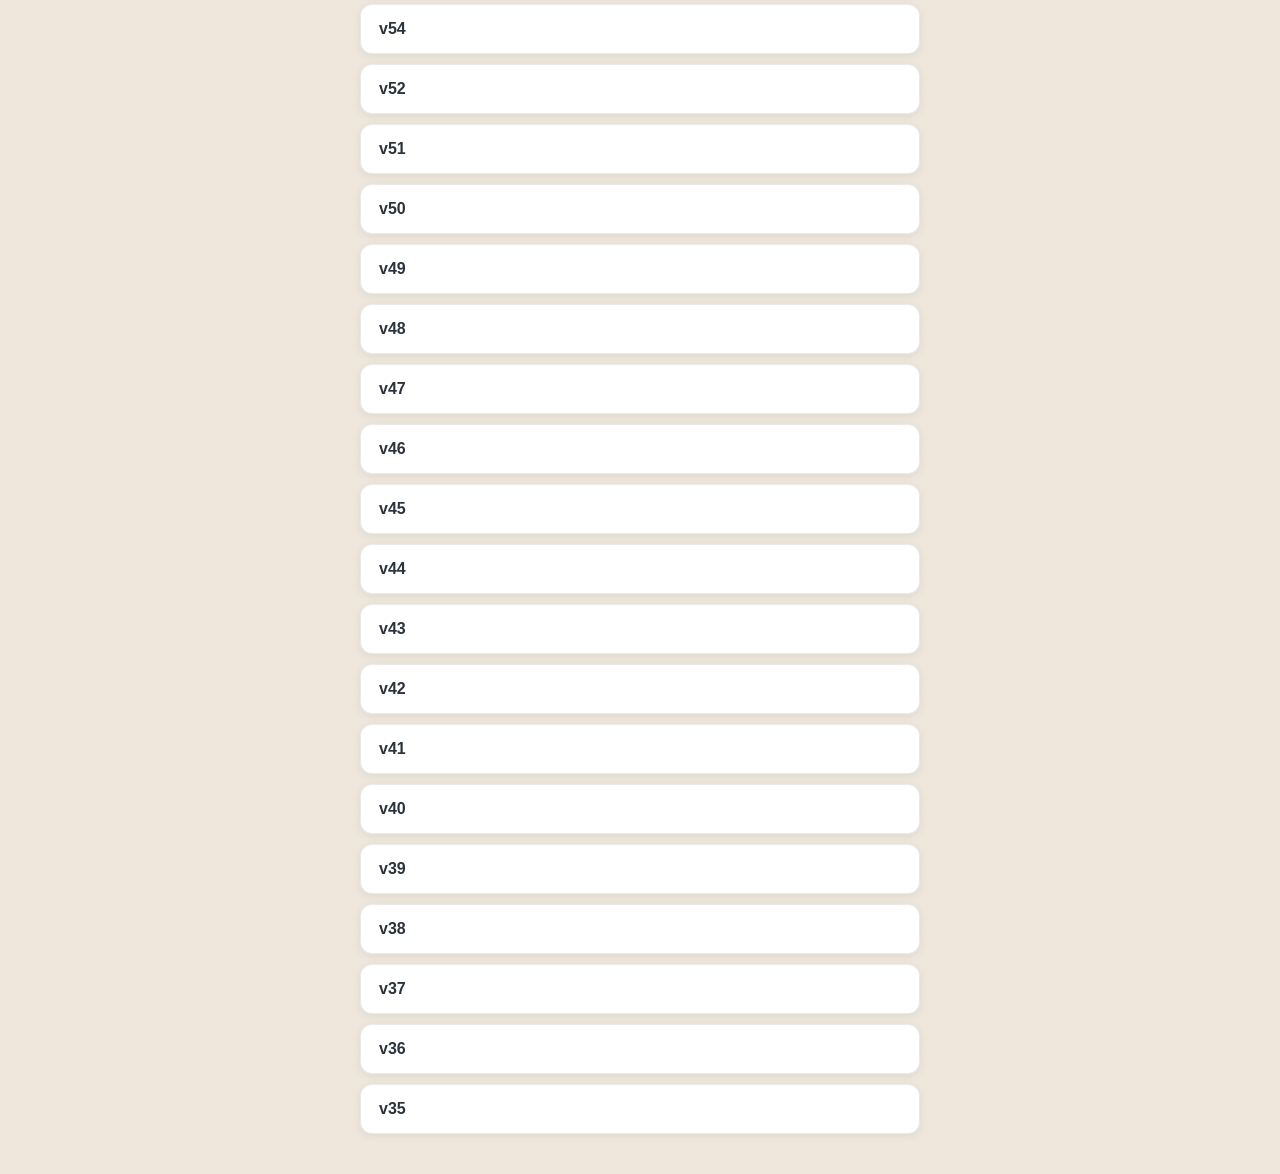
==== commit eea45ccb: "Only tick while finger-dragging (+ on landing), silent during fling (v132) Revert v131's shared mast" ====
--- a/versions.html
+++ b/versions.html
@@ -28,9 +28,10 @@
   <div class="wrap">
     <h1>⏱️ Version history</h1>
     <p class="sub">Every released version of the Sacrament Time Tracker, kept live.</p>
-    <a class="latest" href="./">Open the latest (v131) →</a>
+    <a class="latest" href="./">Open the latest (v132) →</a>
     <ul>
-      <li><a class="v" href="v131/"><span class="tag">v131</span><span class="badge">LATEST</span></a></li>
+      <li><a class="v" href="v132/"><span class="tag">v132</span><span class="badge">LATEST</span></a></li>
+      <li><a class="v" href="v131/"><span class="tag">v131</span></a></li>
       <li><a class="v" href="v130/"><span class="tag">v130</span></a></li>
       <li><a class="v" href="v129/"><span class="tag">v129</span></a></li>
       <li><a class="v" href="v128/"><span class="tag">v128</span></a></li>
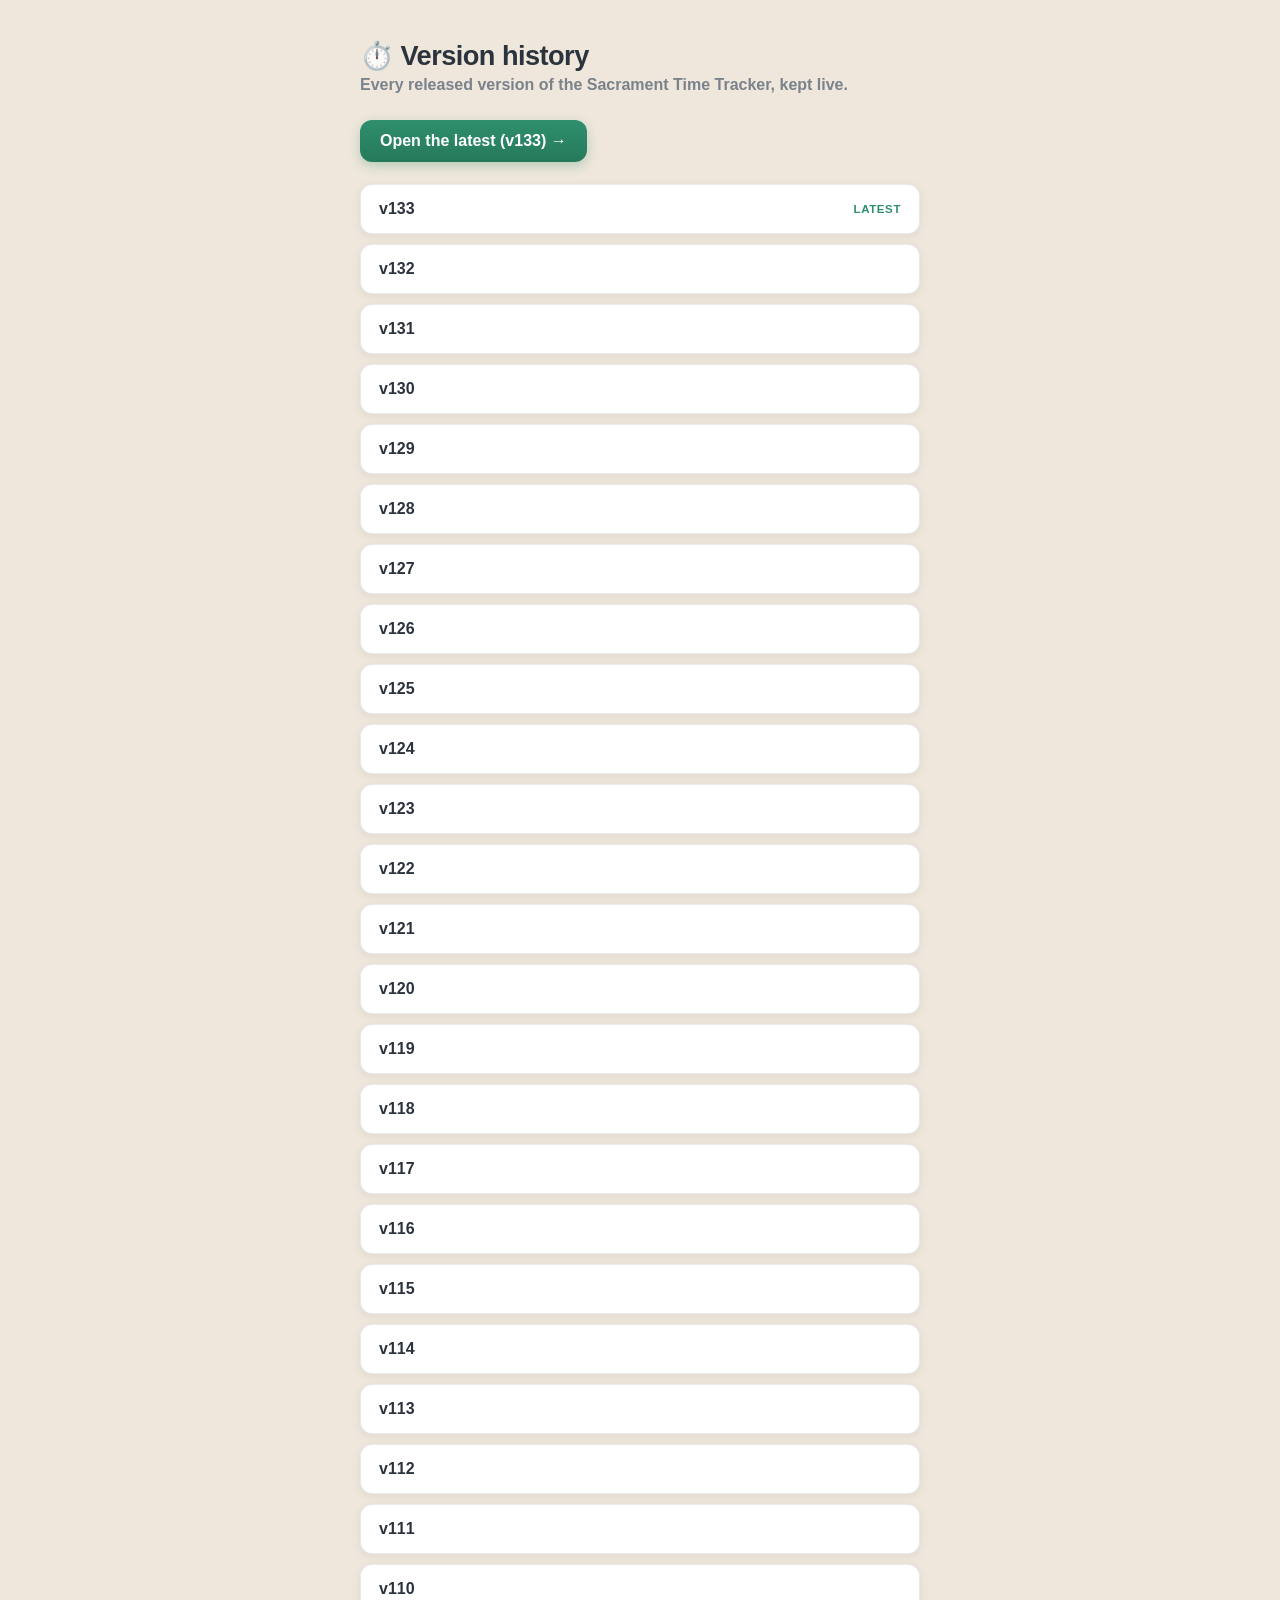
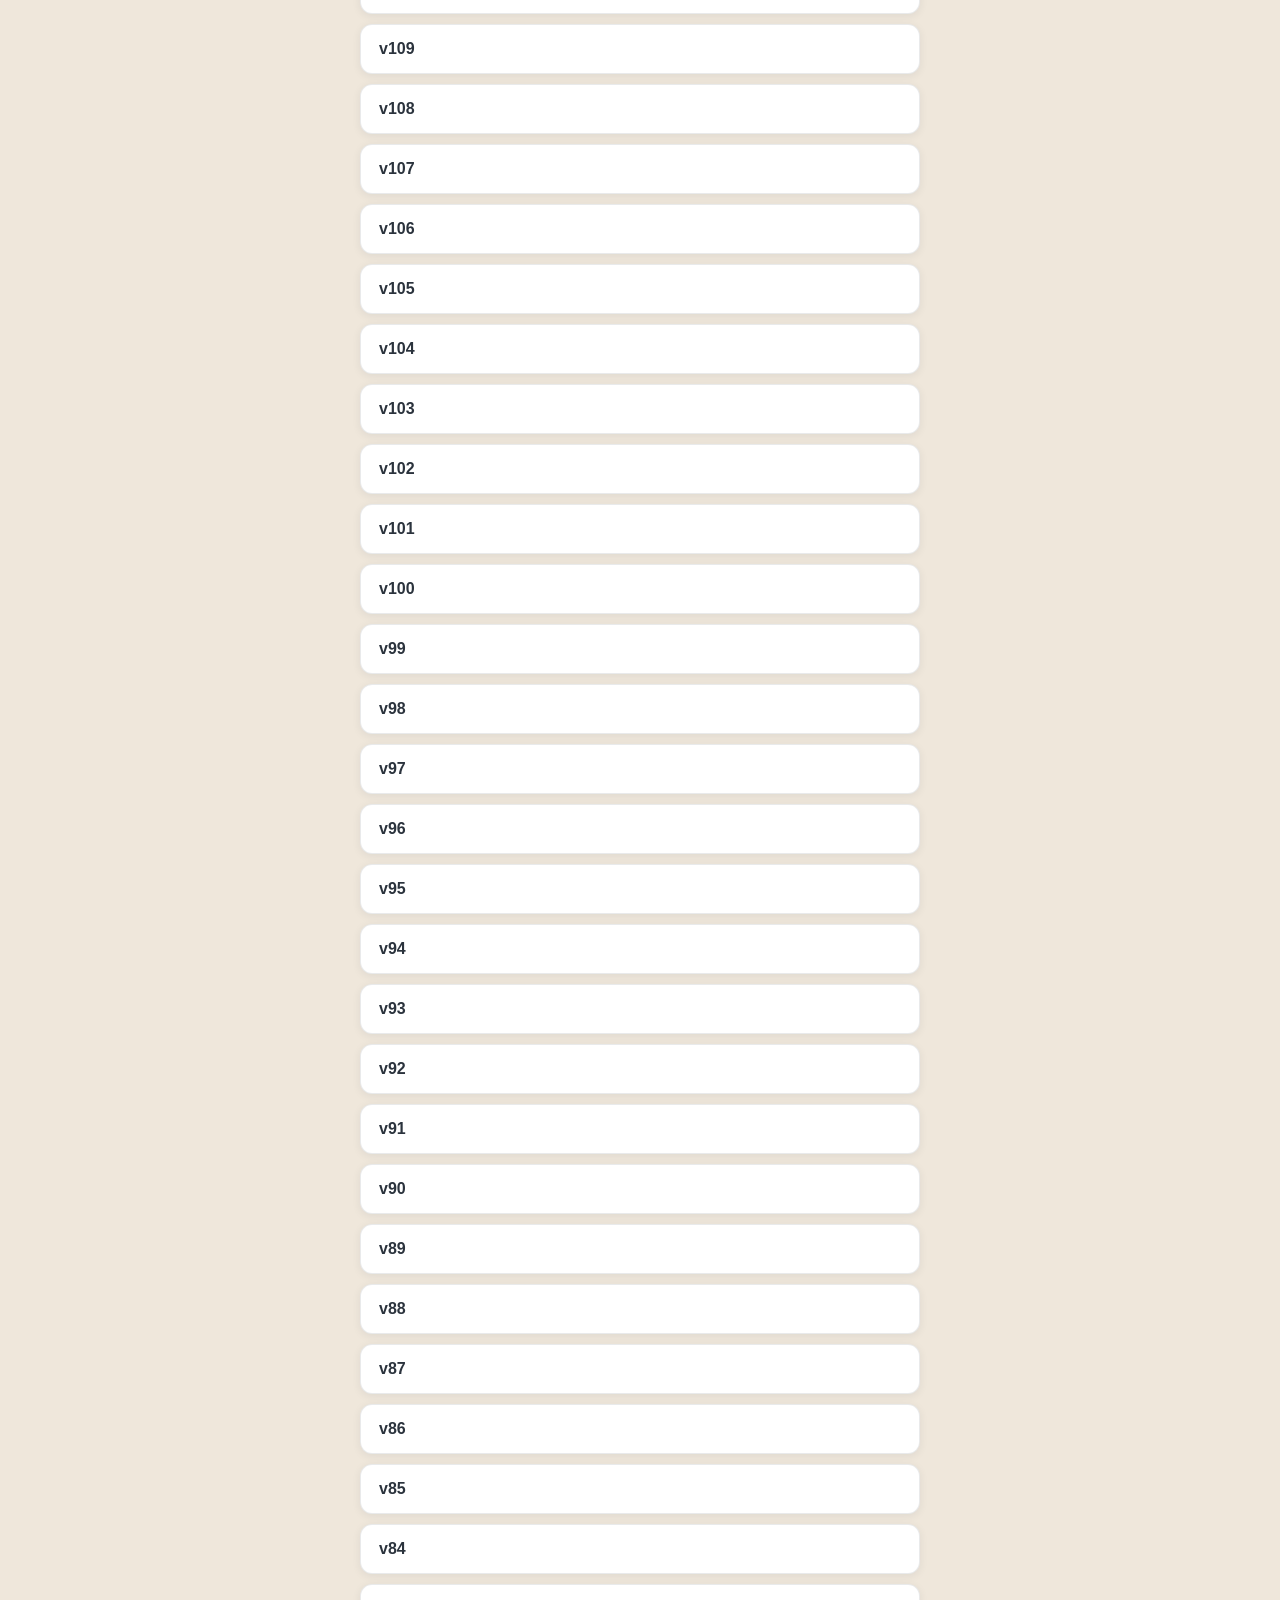
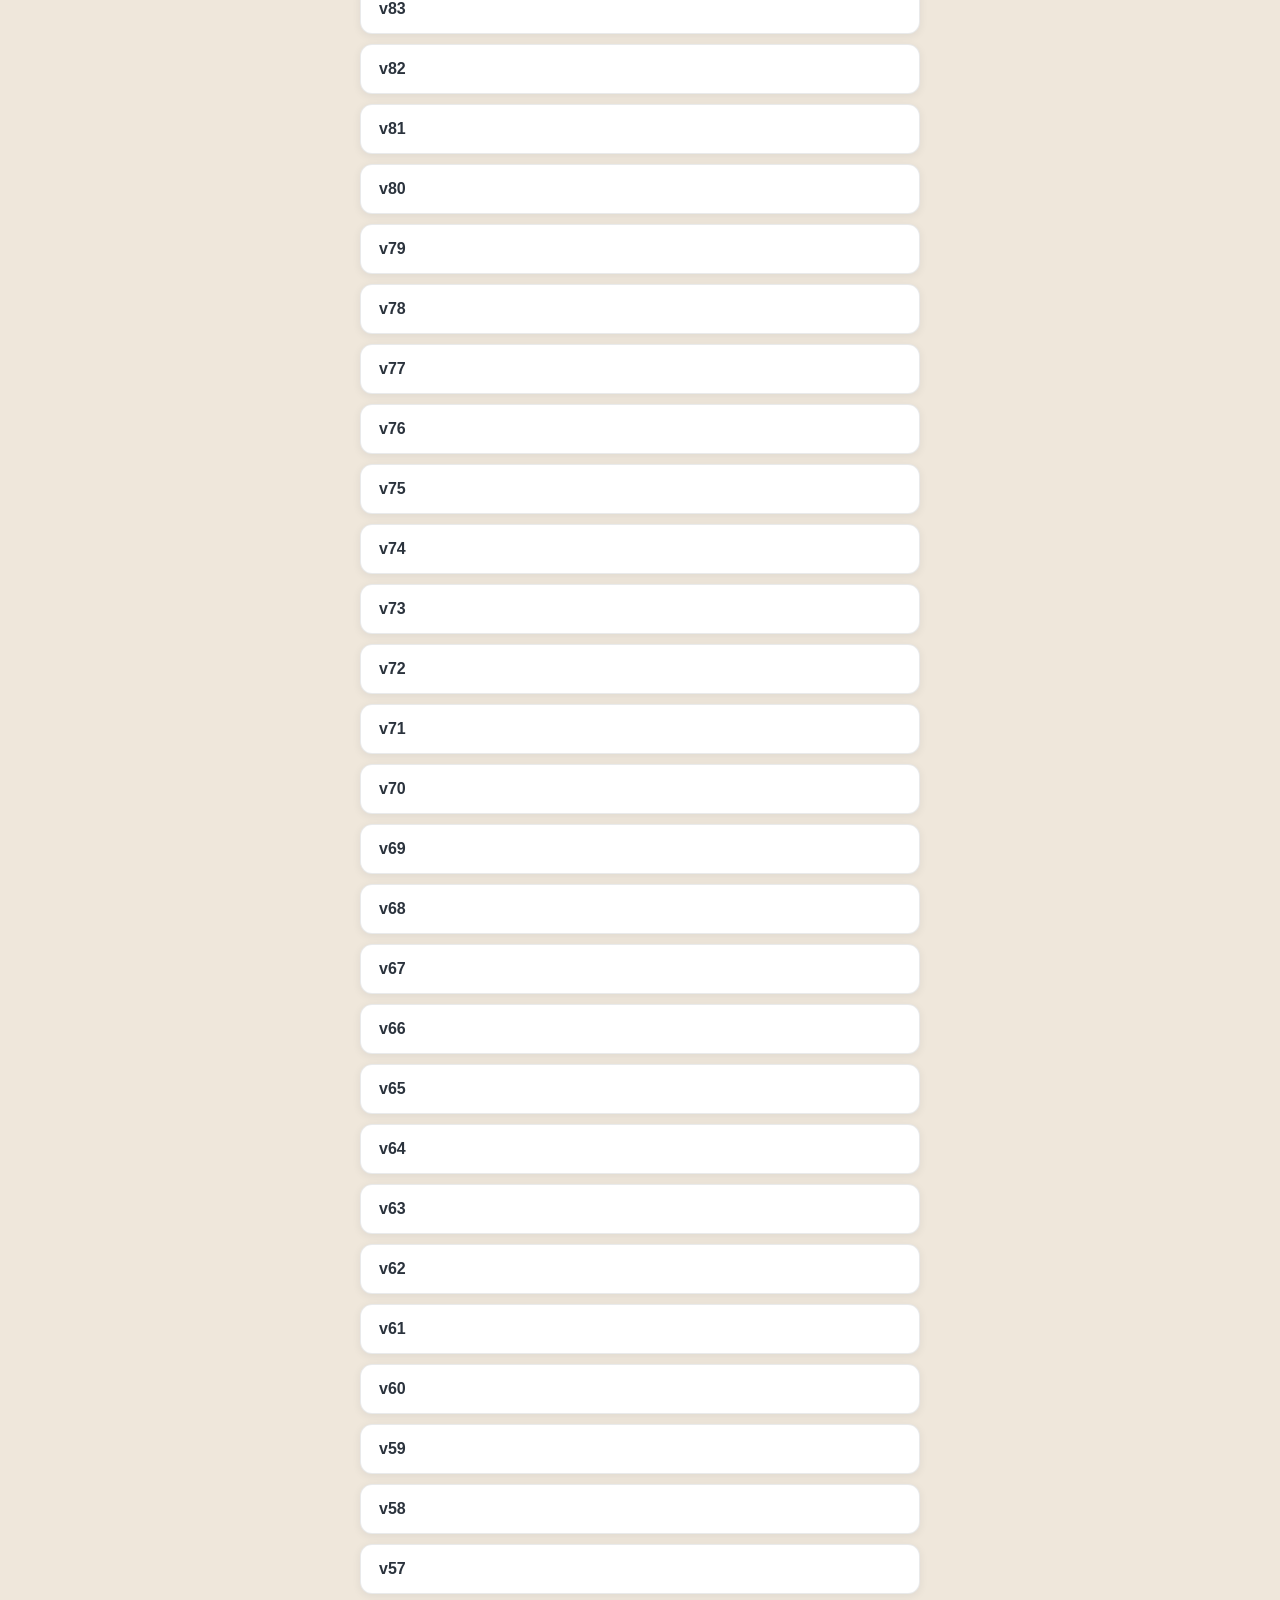
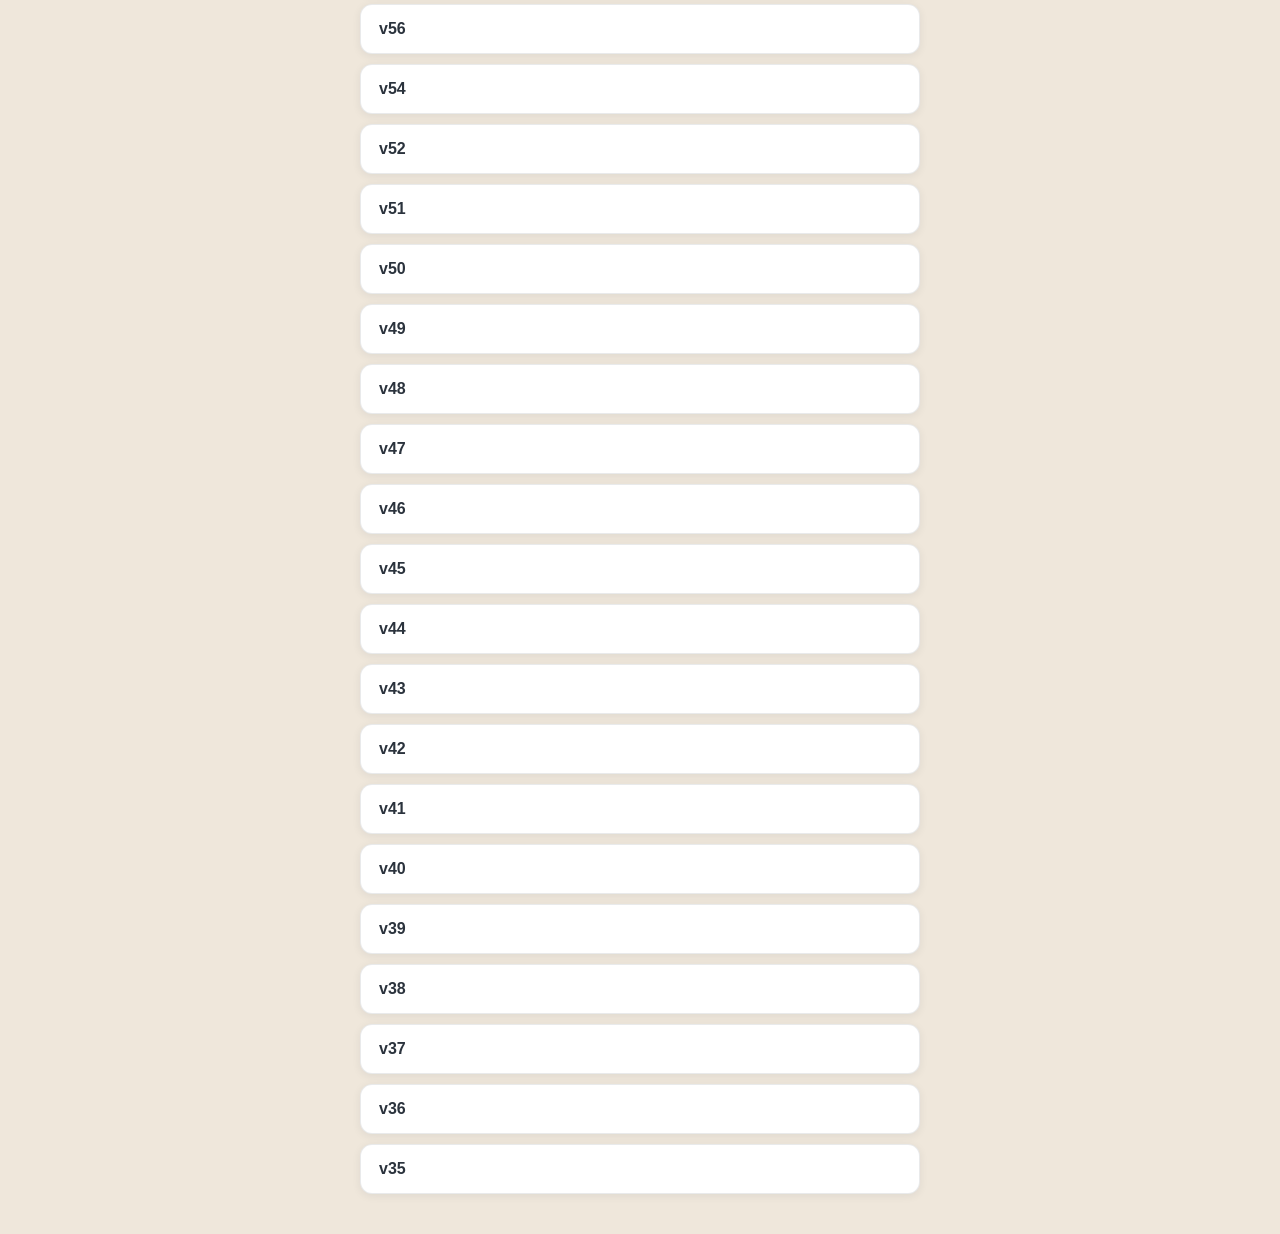
==== commit e497c936: "Full per-crossing ticks once Web Audio is running, else conservative (v133) Gate the tick model on w" ====
--- a/versions.html
+++ b/versions.html
@@ -28,9 +28,10 @@
   <div class="wrap">
     <h1>⏱️ Version history</h1>
     <p class="sub">Every released version of the Sacrament Time Tracker, kept live.</p>
-    <a class="latest" href="./">Open the latest (v132) →</a>
+    <a class="latest" href="./">Open the latest (v133) →</a>
     <ul>
-      <li><a class="v" href="v132/"><span class="tag">v132</span><span class="badge">LATEST</span></a></li>
+      <li><a class="v" href="v133/"><span class="tag">v133</span><span class="badge">LATEST</span></a></li>
+      <li><a class="v" href="v132/"><span class="tag">v132</span></a></li>
       <li><a class="v" href="v131/"><span class="tag">v131</span></a></li>
       <li><a class="v" href="v130/"><span class="tag">v130</span></a></li>
       <li><a class="v" href="v129/"><span class="tag">v129</span></a></li>
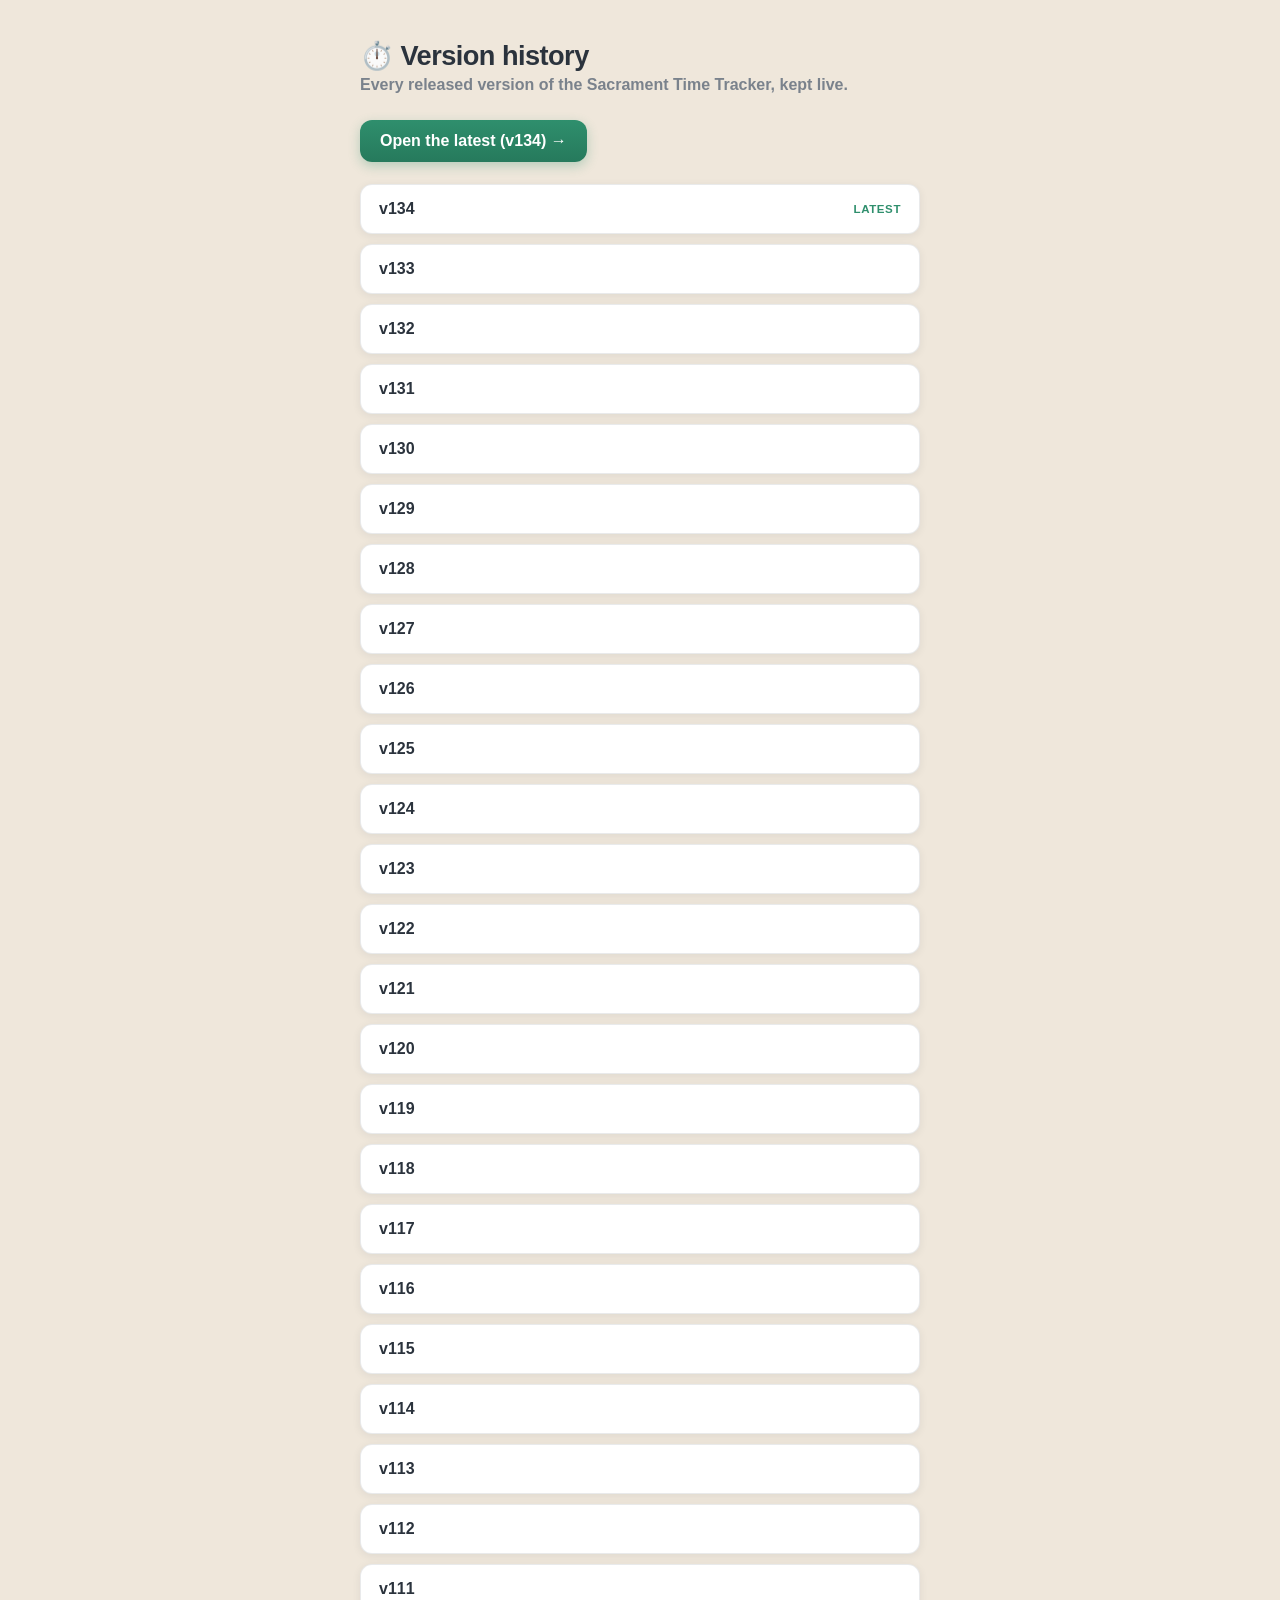
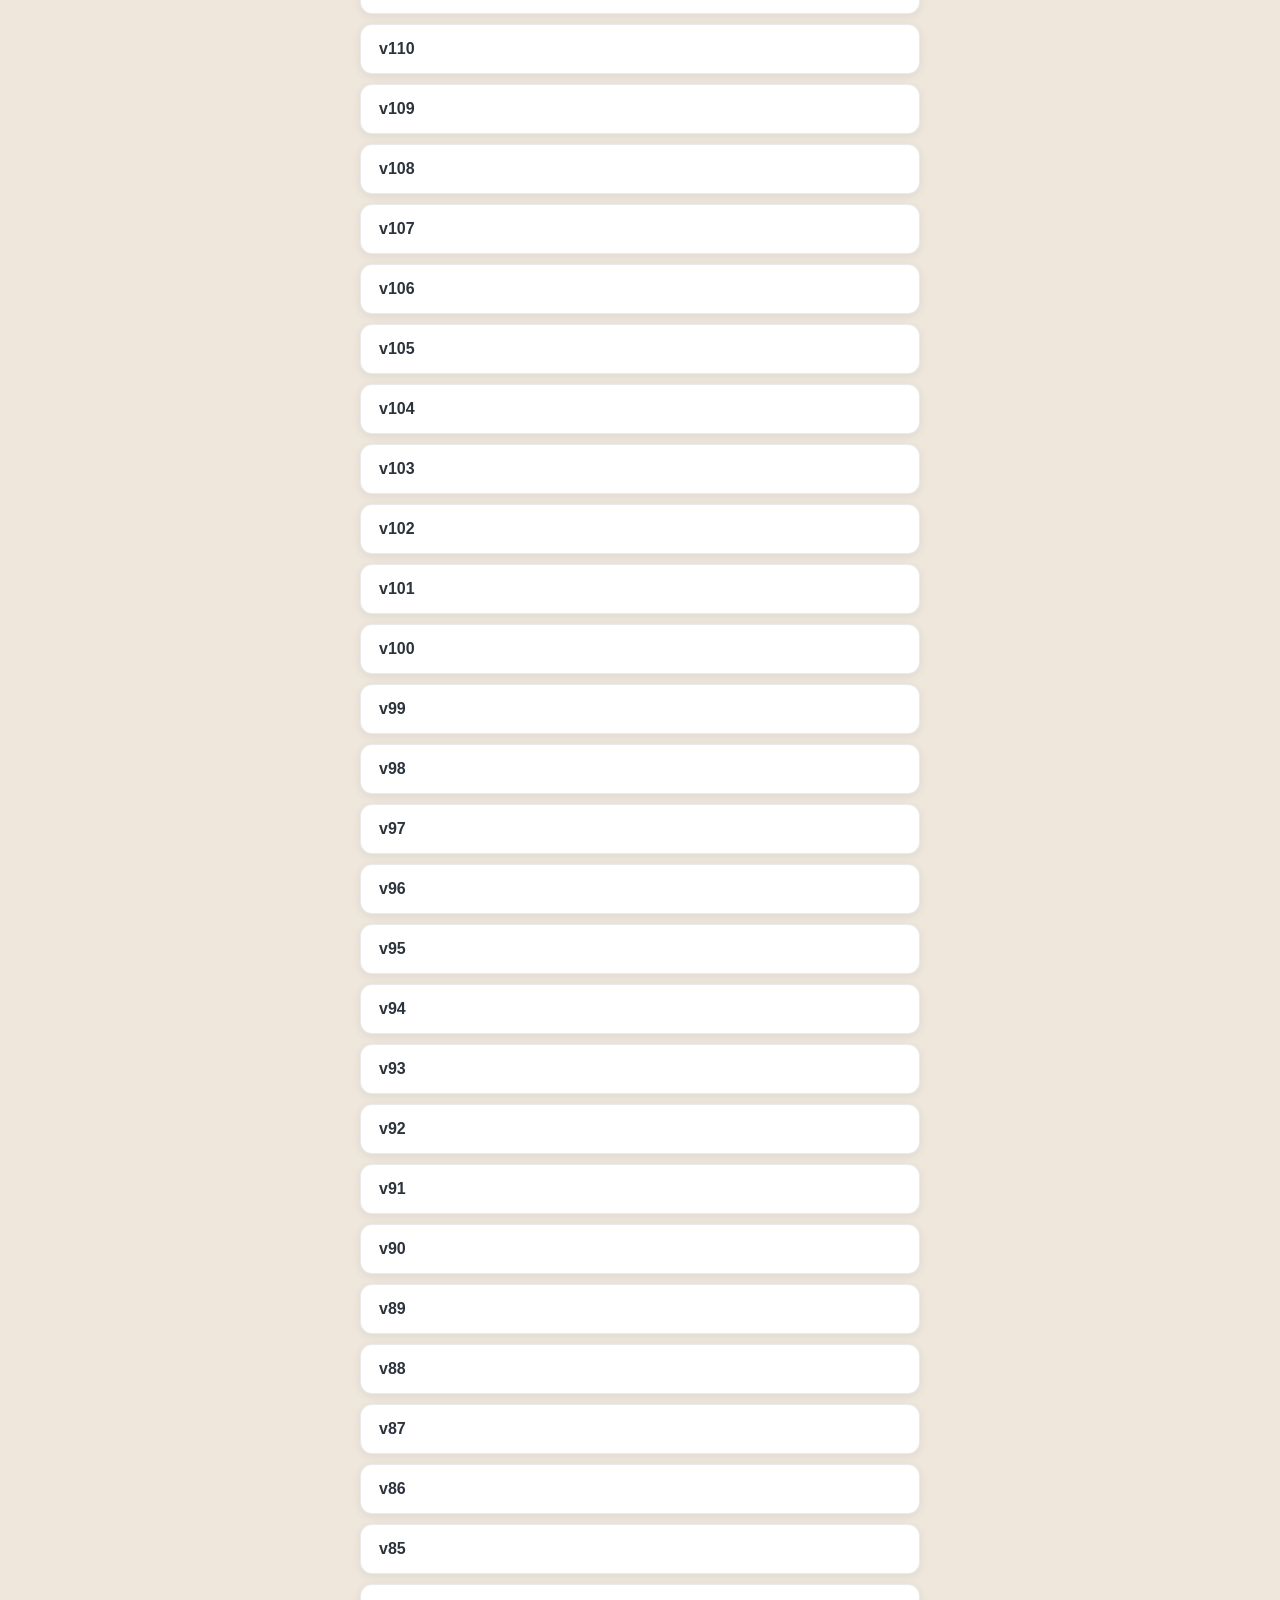
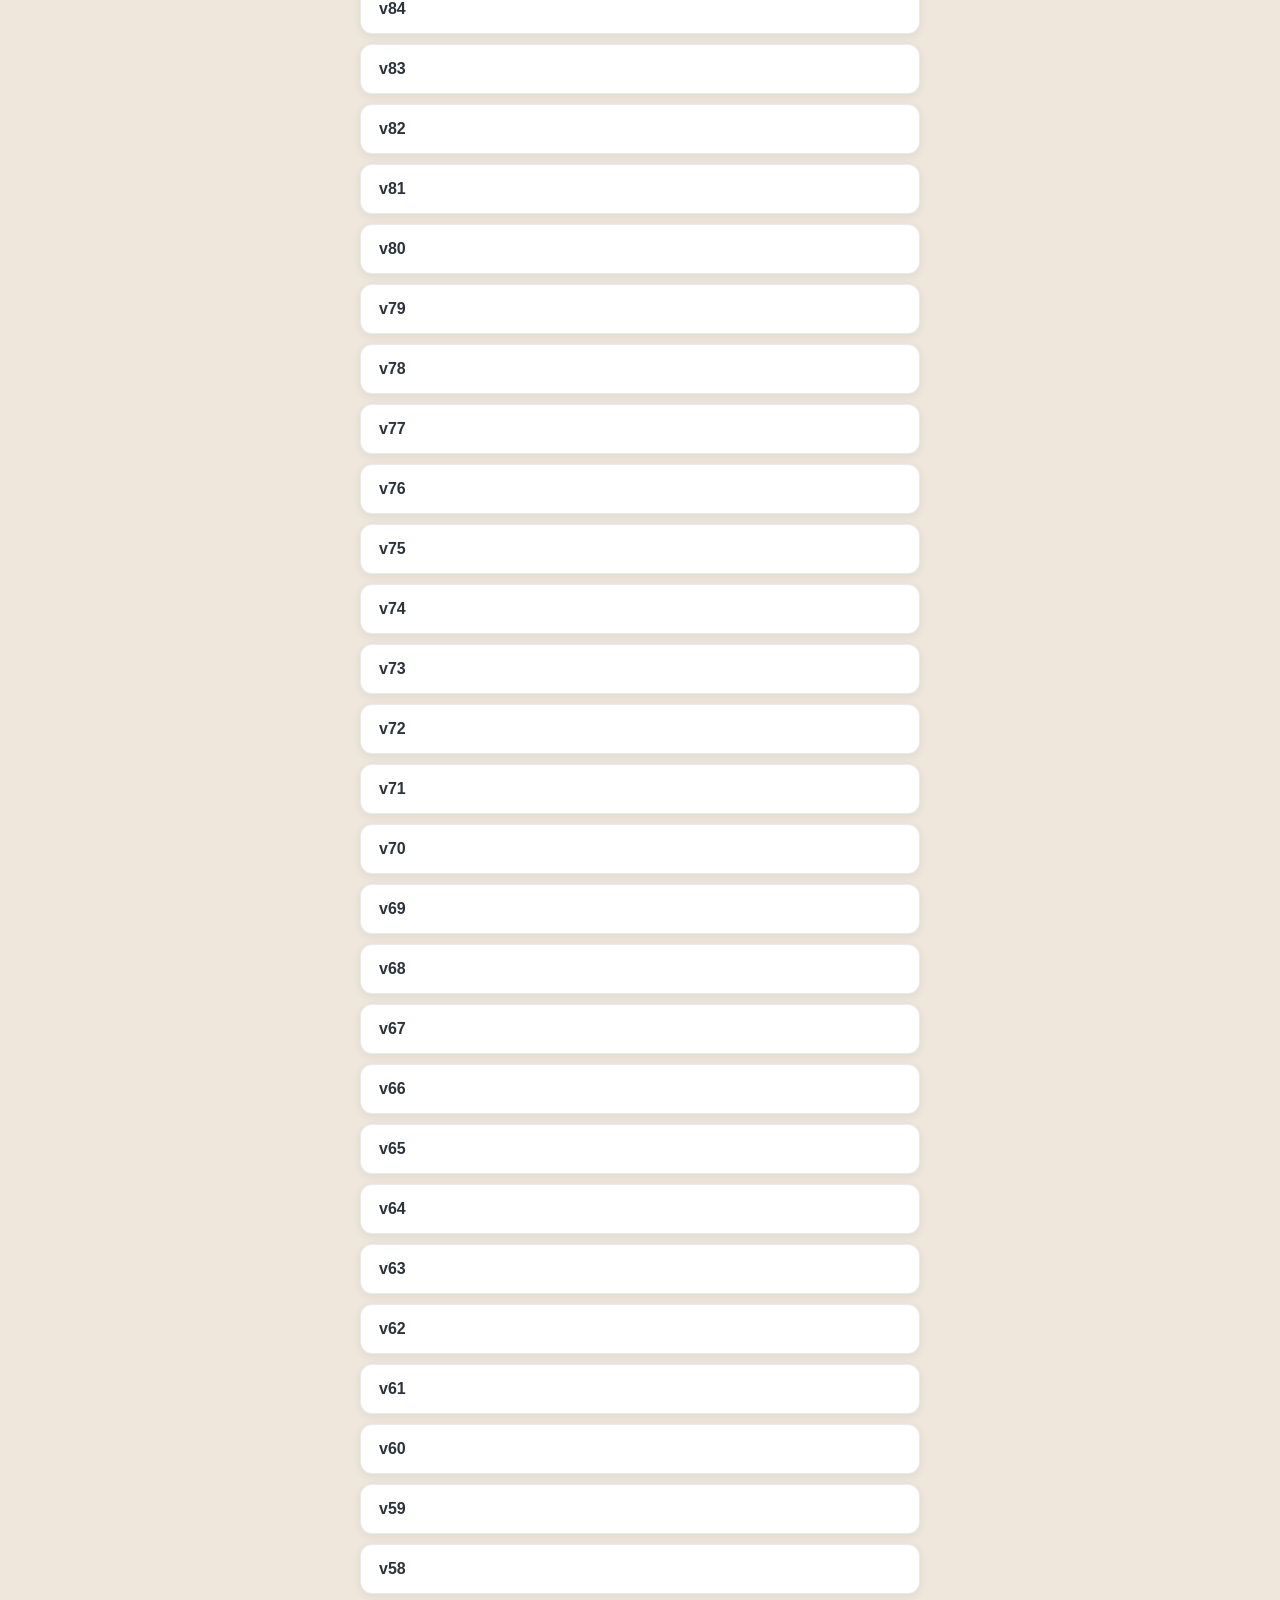
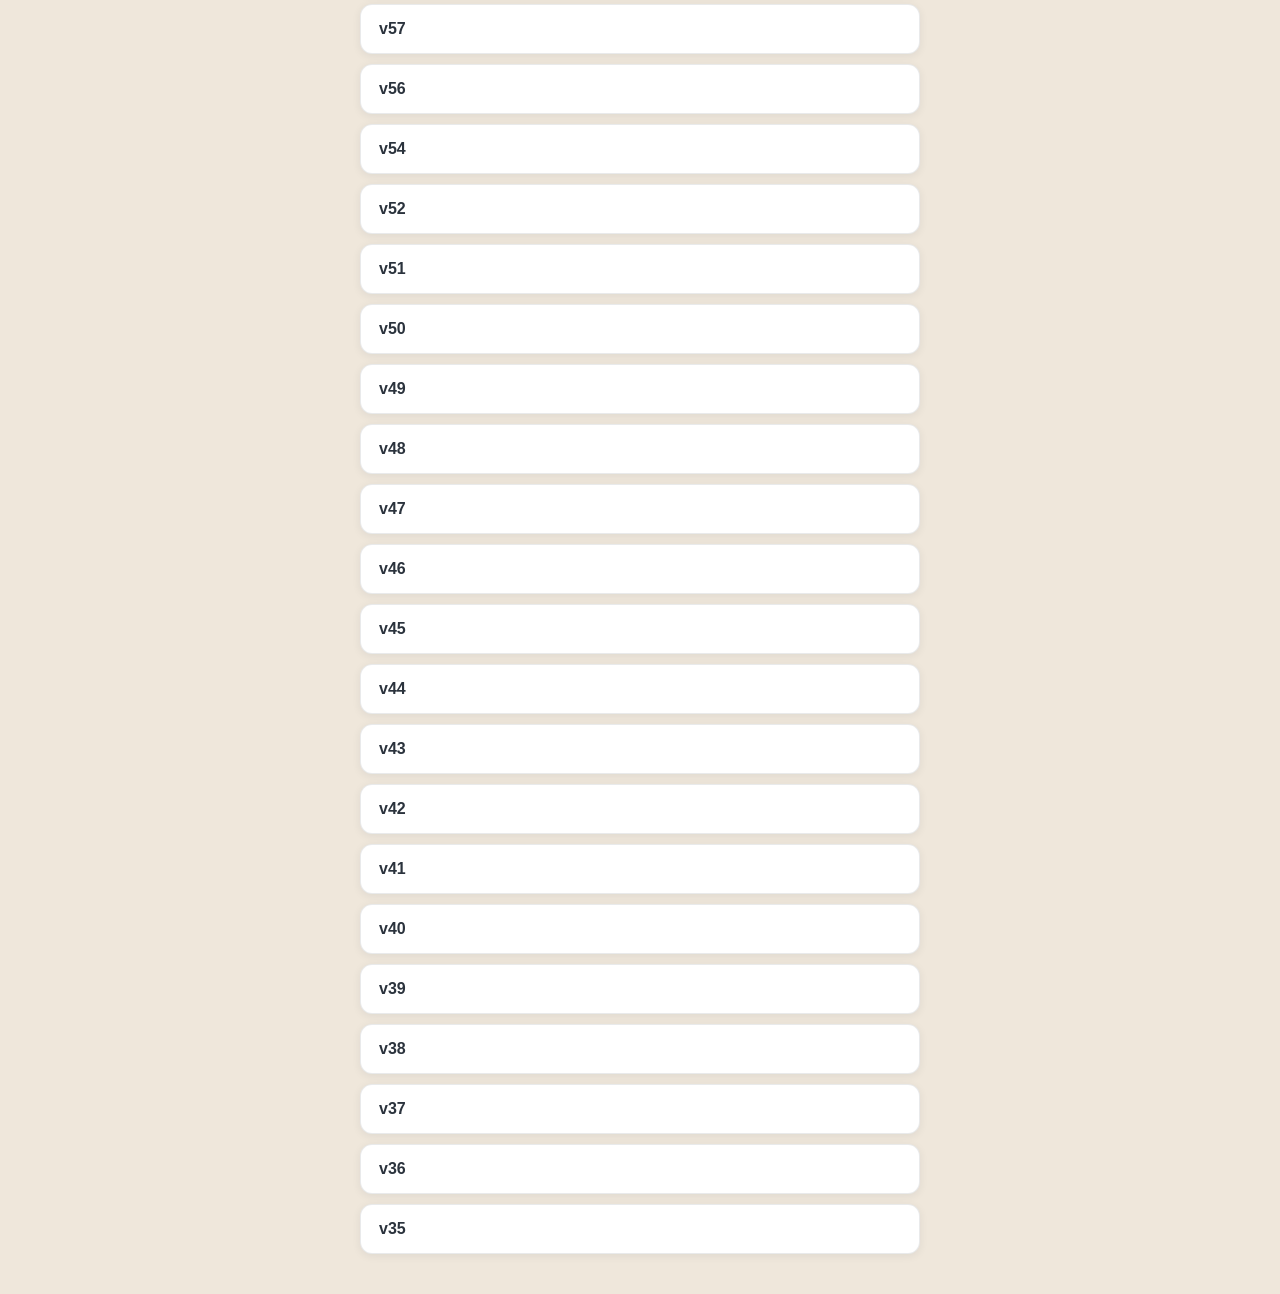
==== commit d5e4a508: "Play a winding clock-spin sound under the loading clock animation (v134) Synthesised decelerating ra" ====
--- a/versions.html
+++ b/versions.html
@@ -28,9 +28,10 @@
   <div class="wrap">
     <h1>⏱️ Version history</h1>
     <p class="sub">Every released version of the Sacrament Time Tracker, kept live.</p>
-    <a class="latest" href="./">Open the latest (v133) →</a>
+    <a class="latest" href="./">Open the latest (v134) →</a>
     <ul>
-      <li><a class="v" href="v133/"><span class="tag">v133</span><span class="badge">LATEST</span></a></li>
+      <li><a class="v" href="v134/"><span class="tag">v134</span><span class="badge">LATEST</span></a></li>
+      <li><a class="v" href="v133/"><span class="tag">v133</span></a></li>
       <li><a class="v" href="v132/"><span class="tag">v132</span></a></li>
       <li><a class="v" href="v131/"><span class="tag">v131</span></a></li>
       <li><a class="v" href="v130/"><span class="tag">v130</span></a></li>
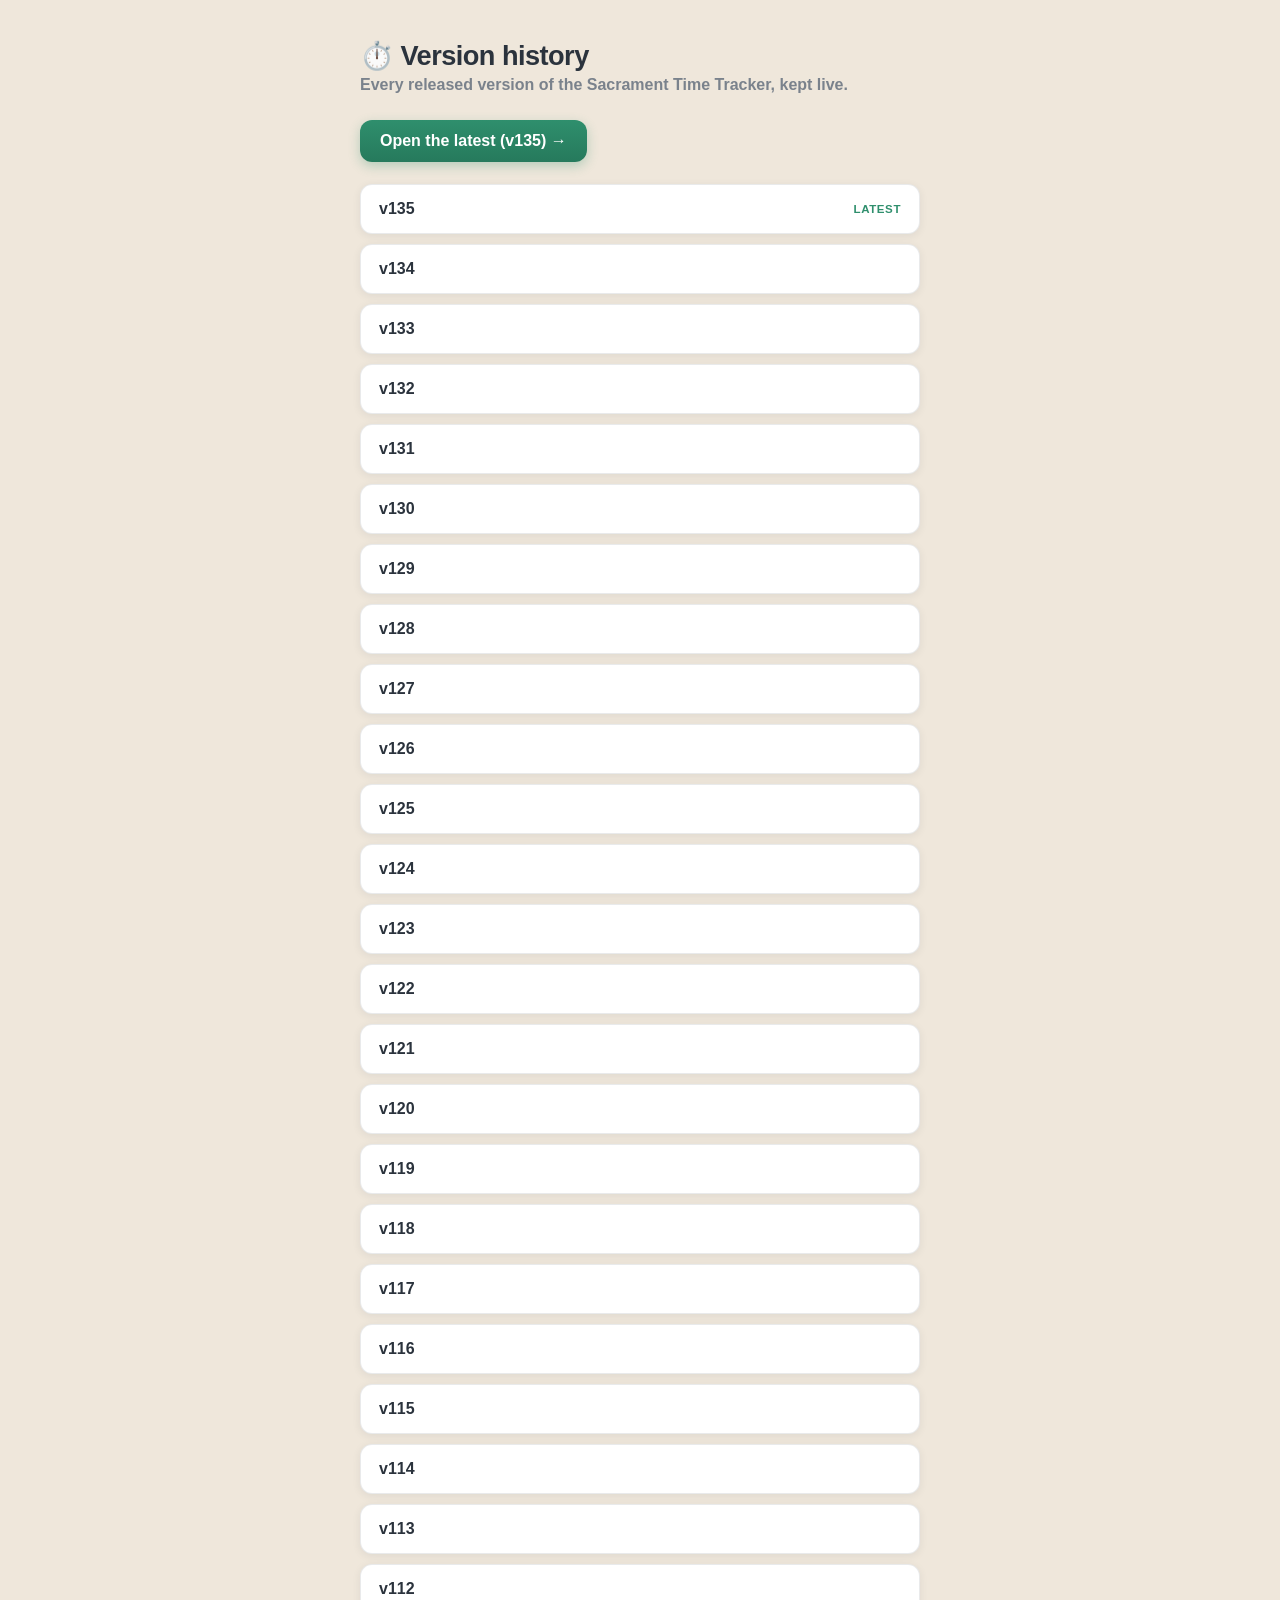
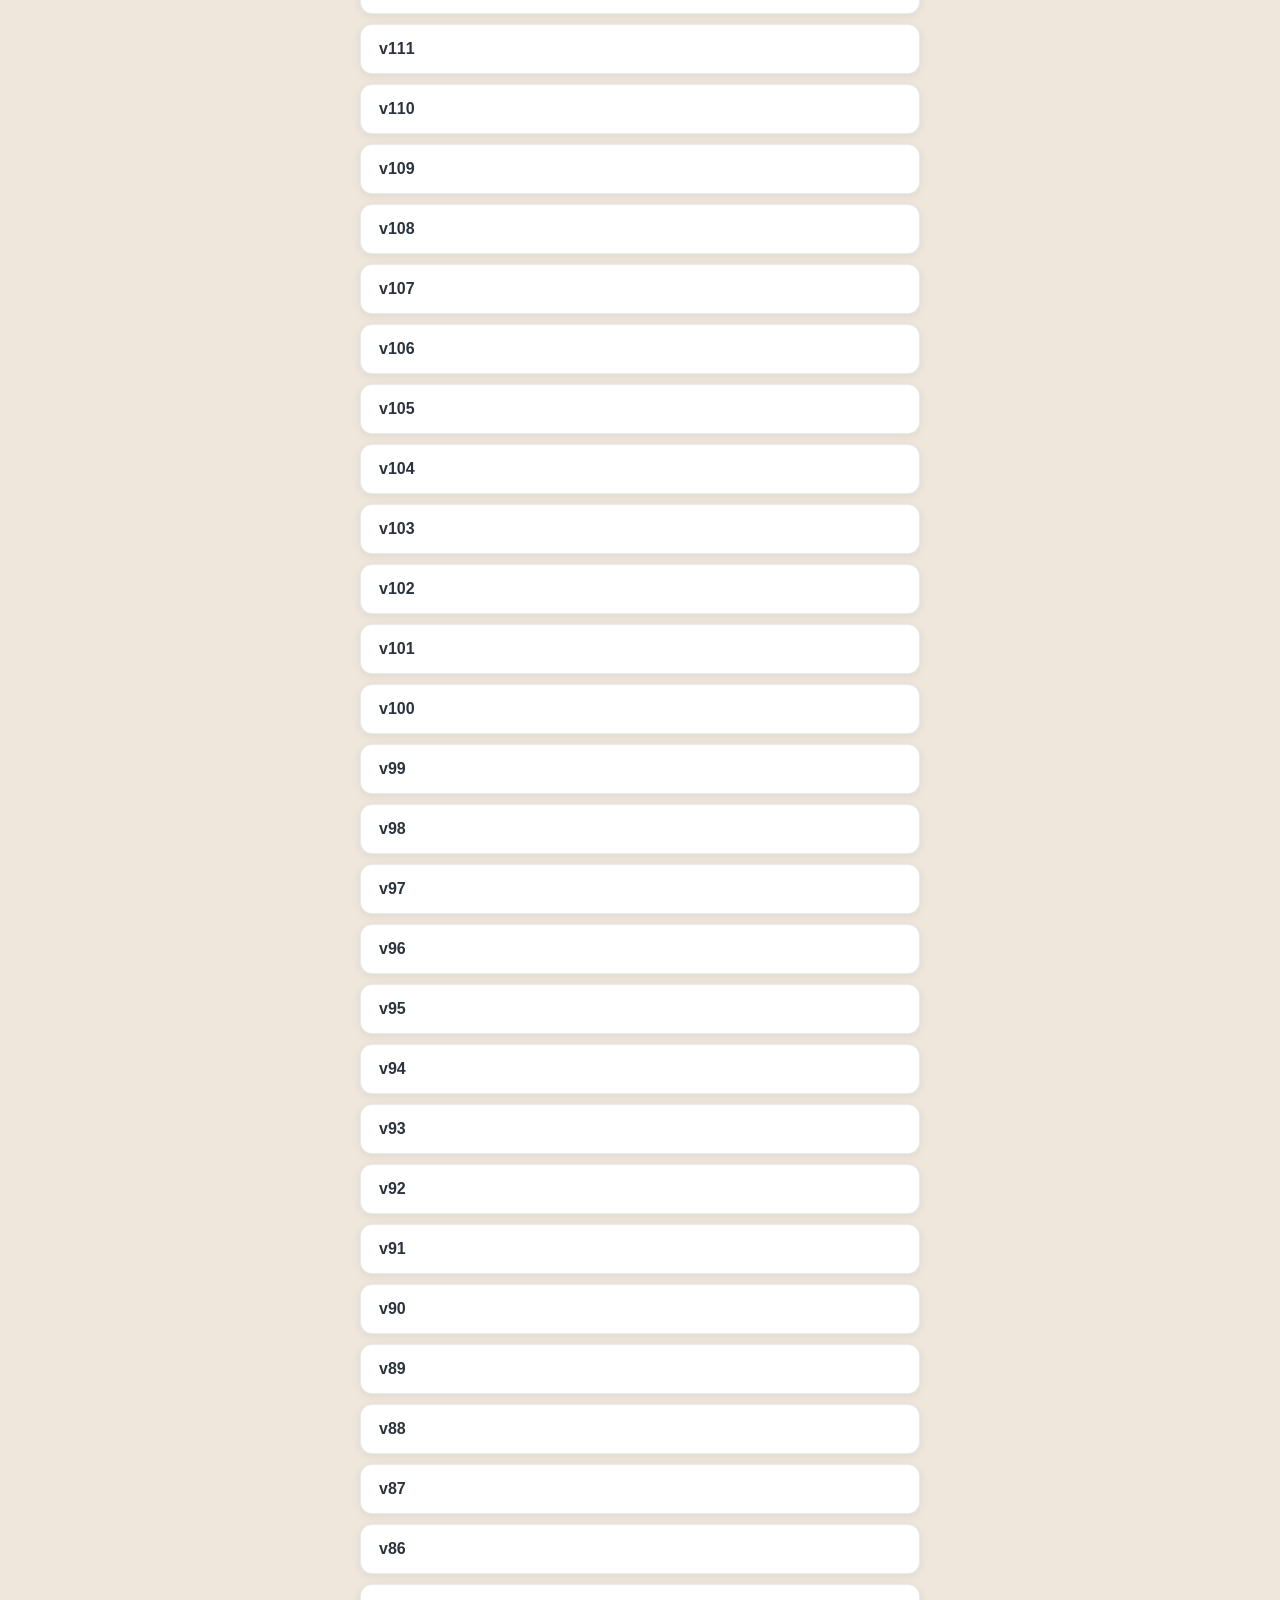
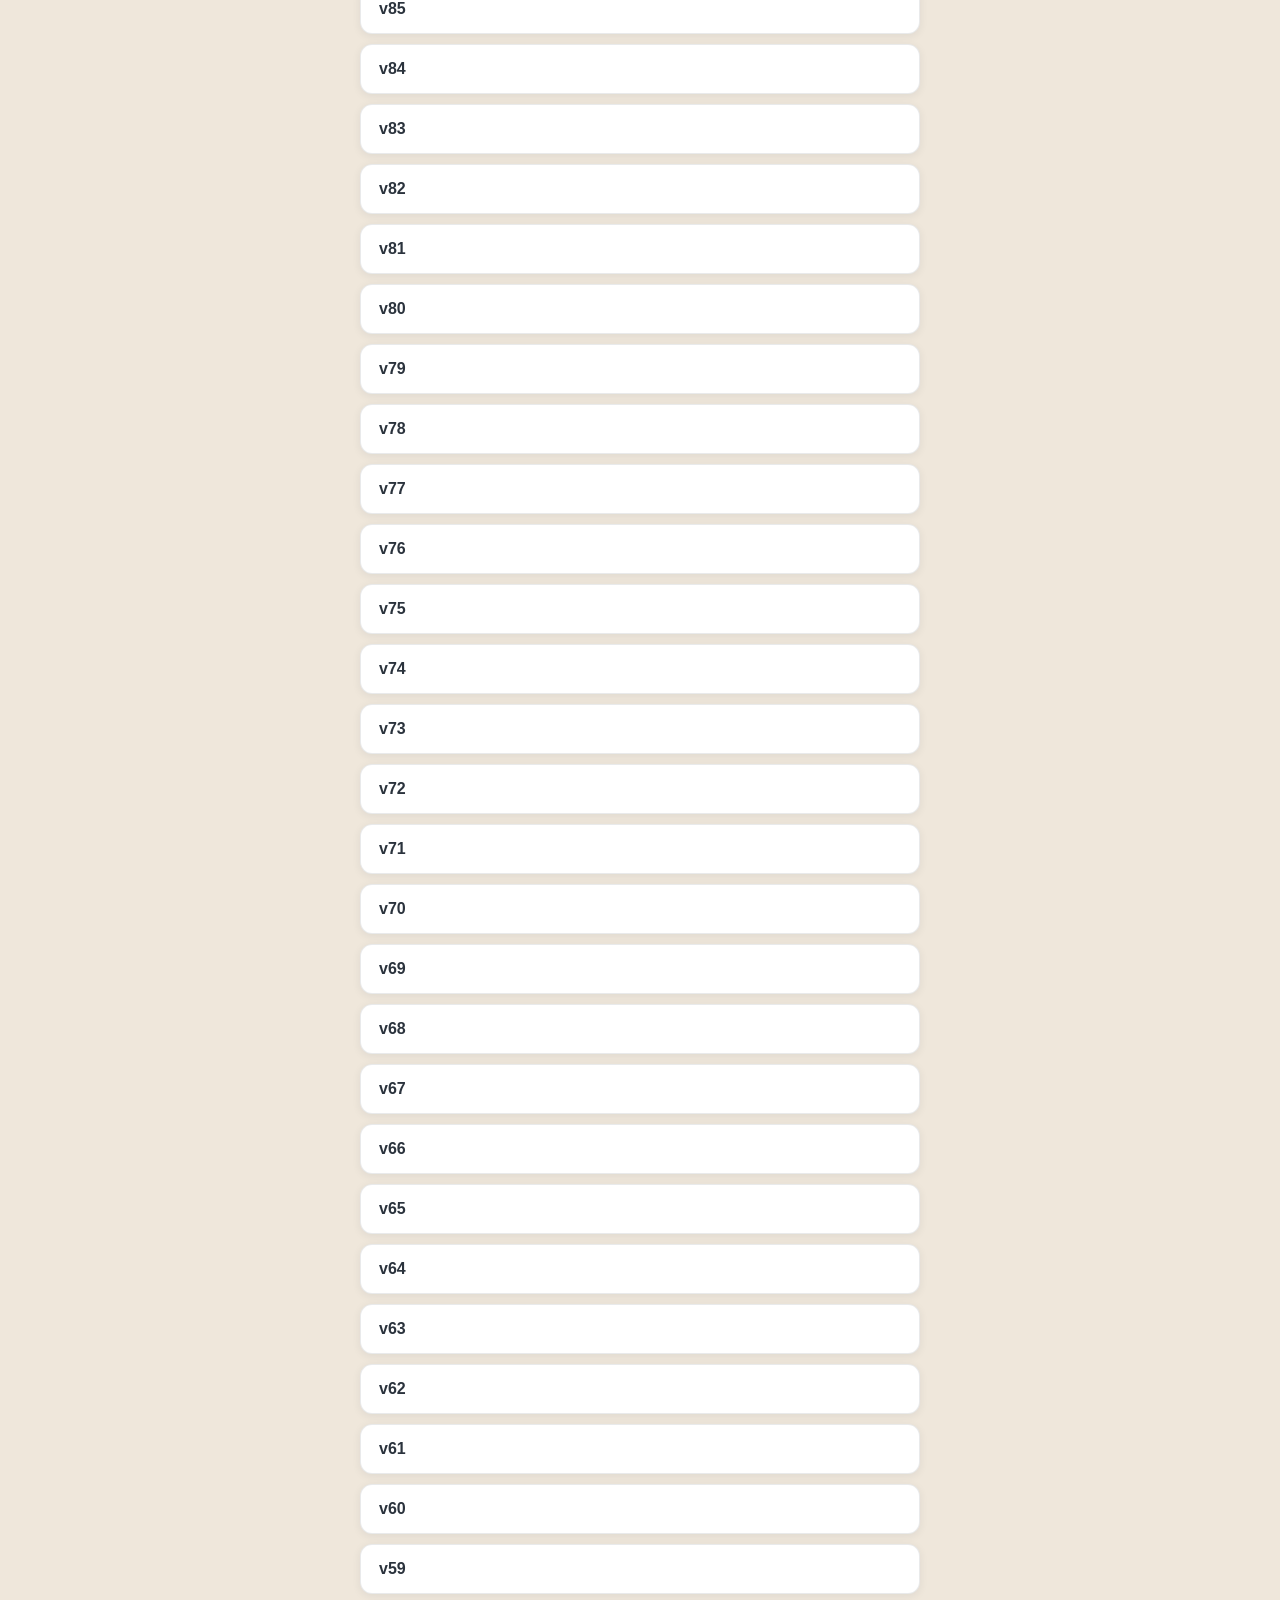
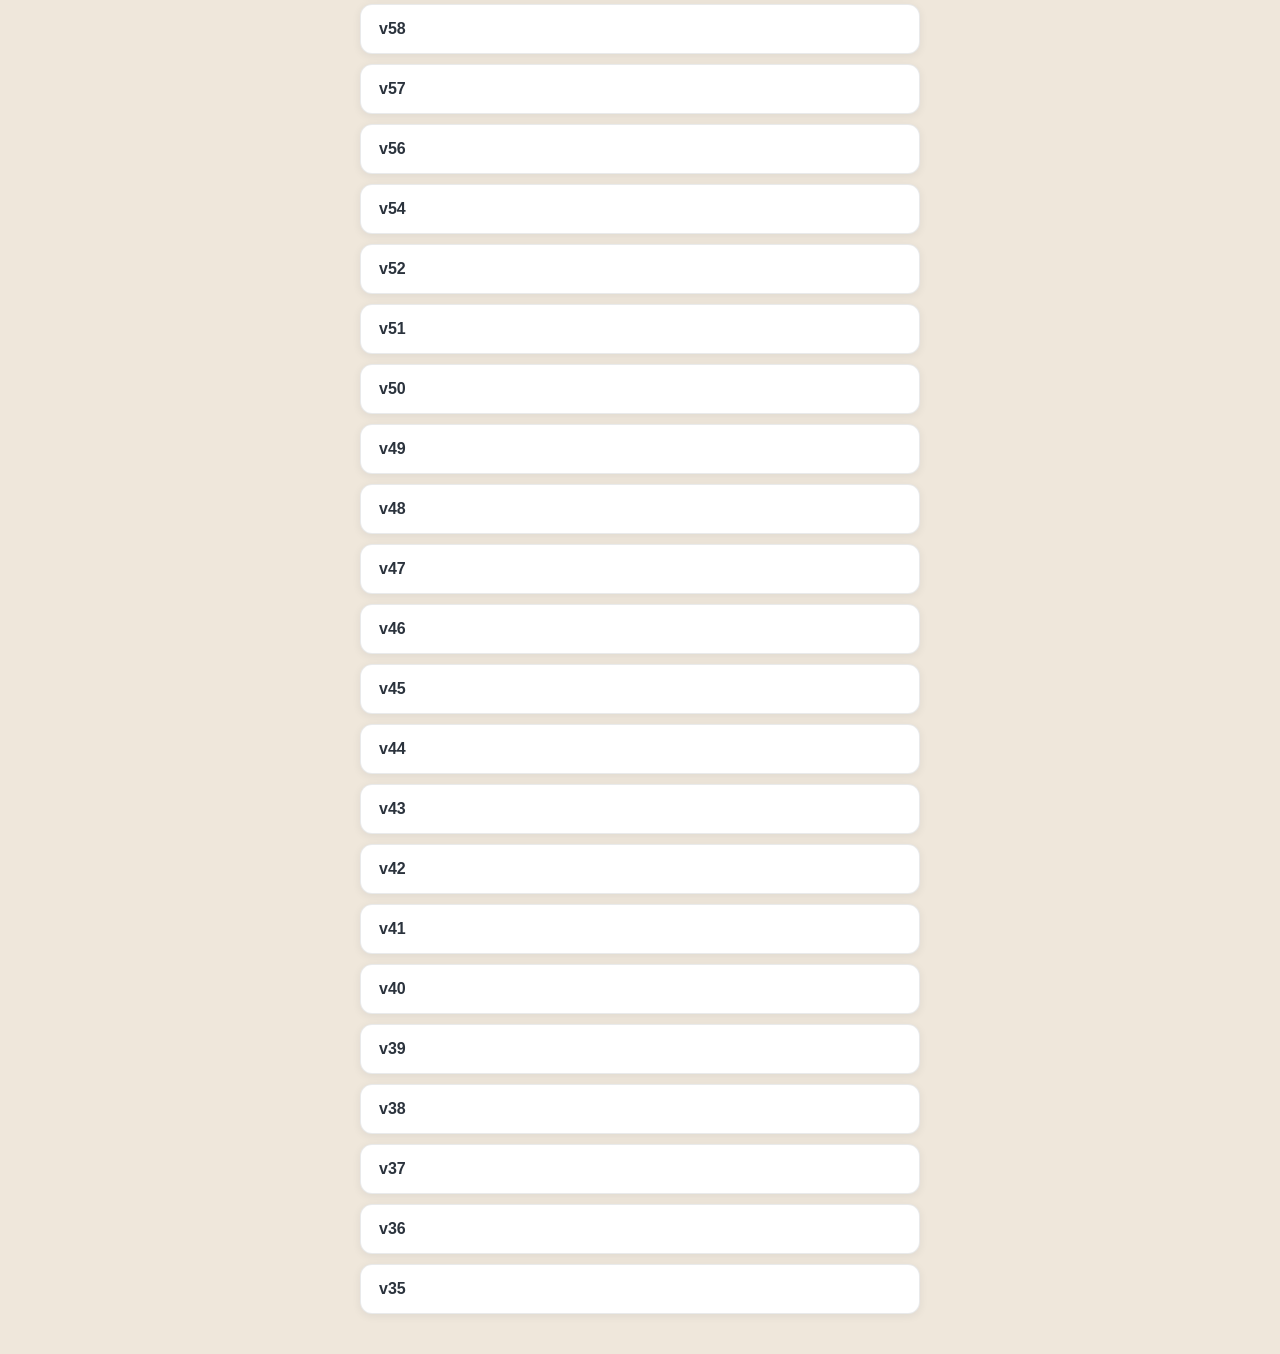
==== commit 0c082c95: "Loop the clock-spin sound for the duration of the save/load (v135) Replace the fixed one-shot with a" ====
--- a/versions.html
+++ b/versions.html
@@ -28,9 +28,10 @@
   <div class="wrap">
     <h1>⏱️ Version history</h1>
     <p class="sub">Every released version of the Sacrament Time Tracker, kept live.</p>
-    <a class="latest" href="./">Open the latest (v134) →</a>
+    <a class="latest" href="./">Open the latest (v135) →</a>
     <ul>
-      <li><a class="v" href="v134/"><span class="tag">v134</span><span class="badge">LATEST</span></a></li>
+      <li><a class="v" href="v135/"><span class="tag">v135</span><span class="badge">LATEST</span></a></li>
+      <li><a class="v" href="v134/"><span class="tag">v134</span></a></li>
       <li><a class="v" href="v133/"><span class="tag">v133</span></a></li>
       <li><a class="v" href="v132/"><span class="tag">v132</span></a></li>
       <li><a class="v" href="v131/"><span class="tag">v131</span></a></li>
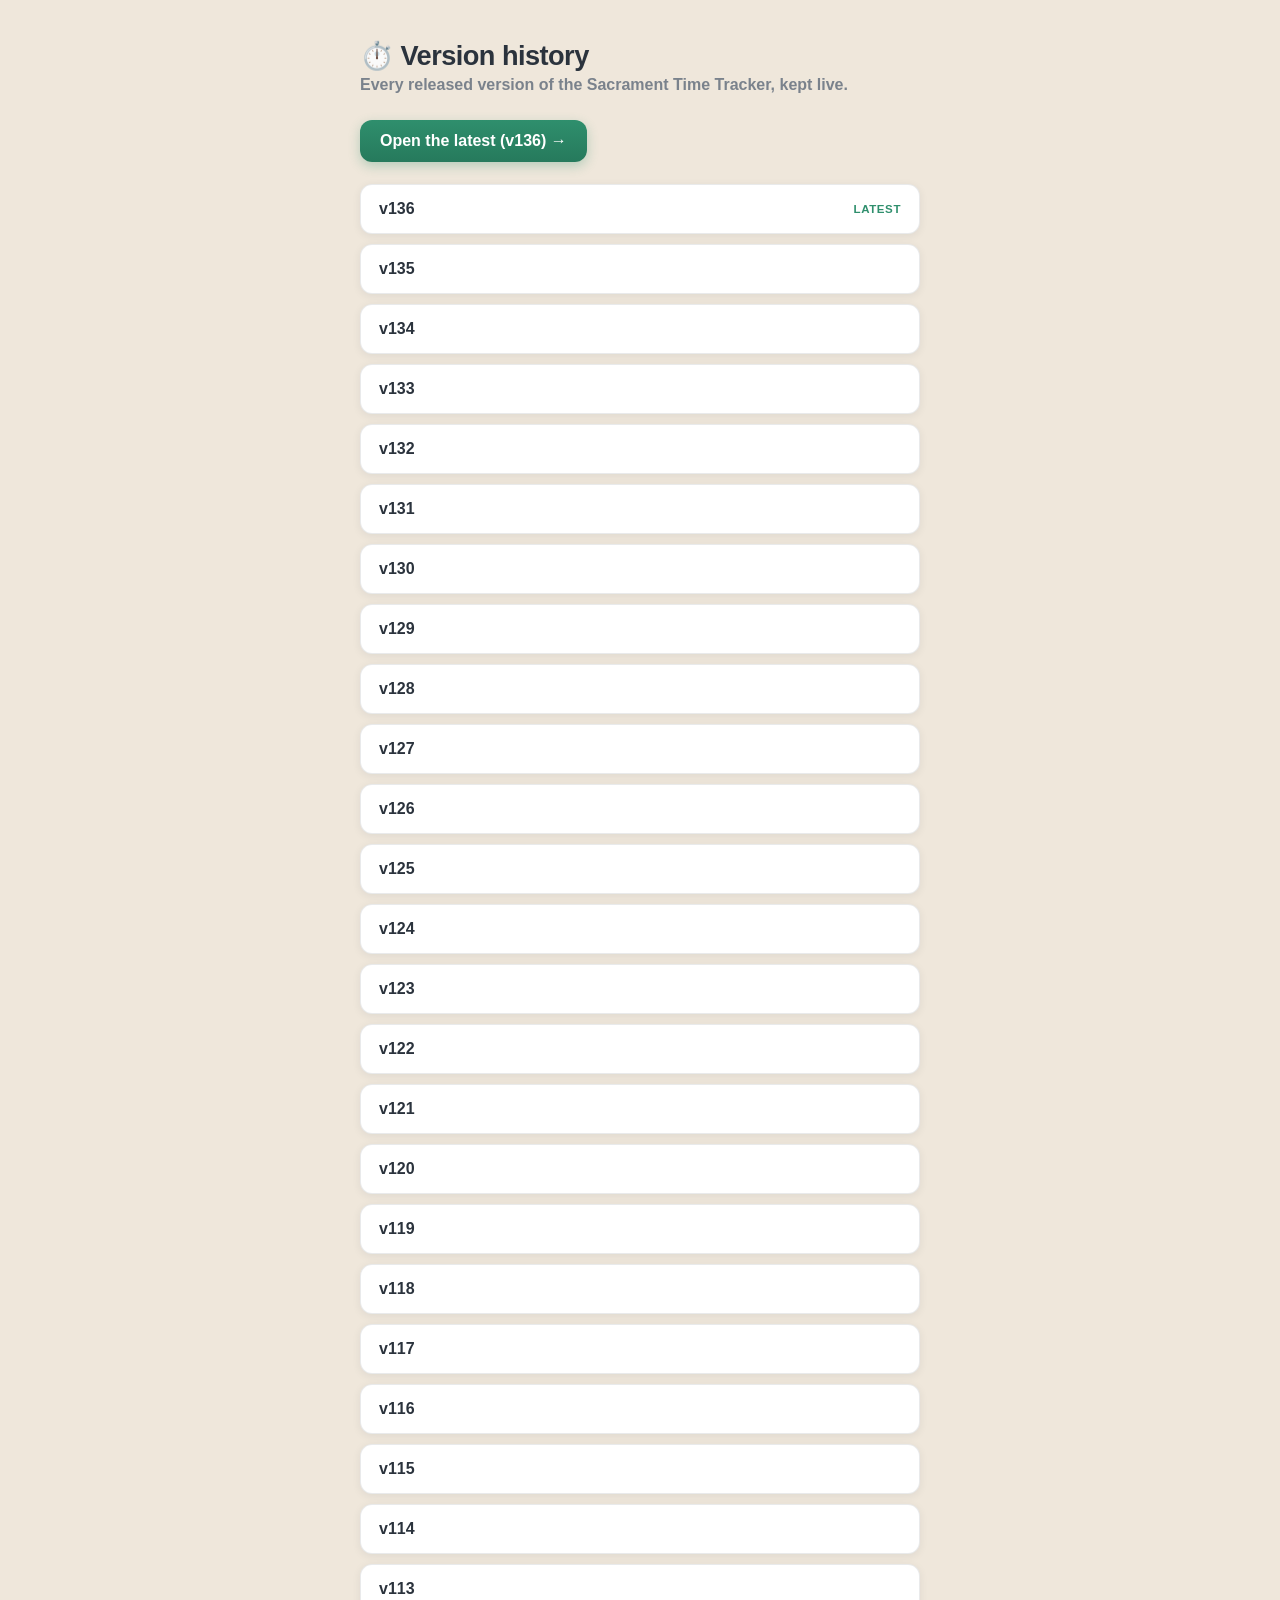
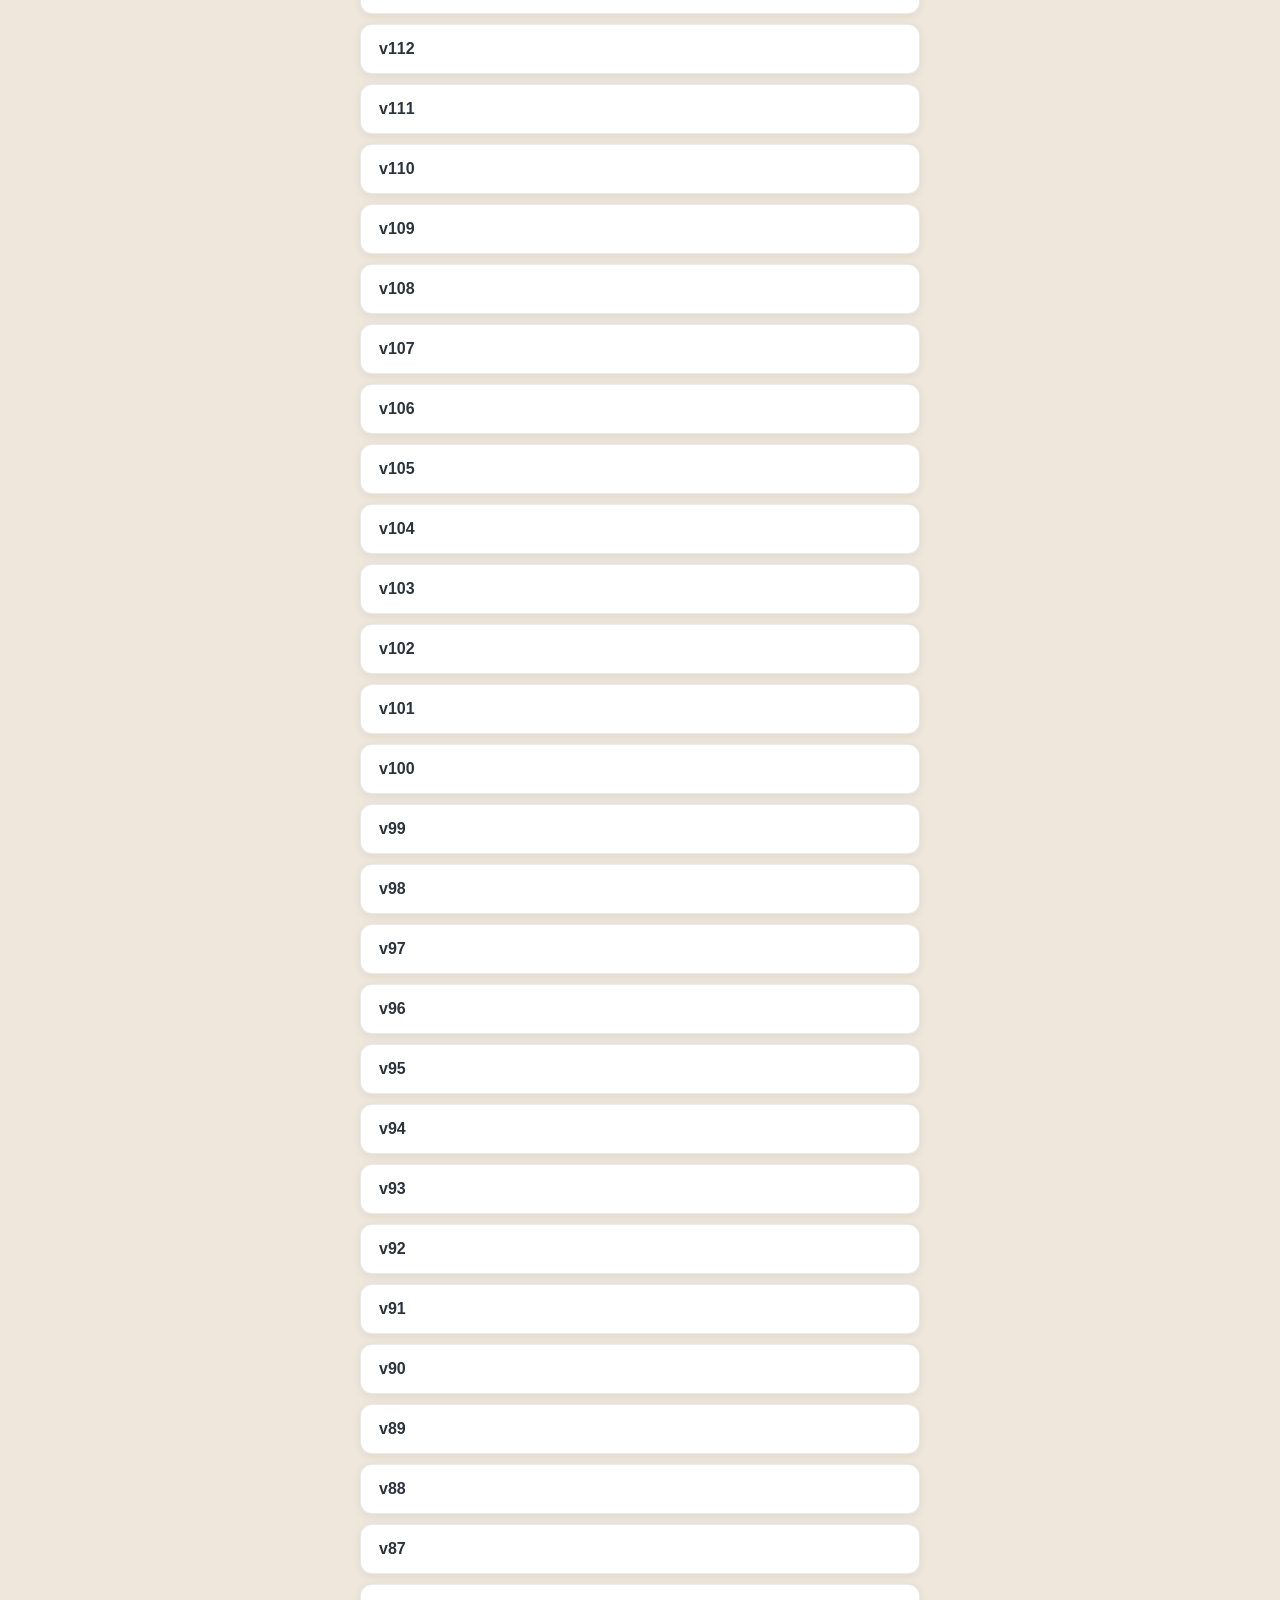
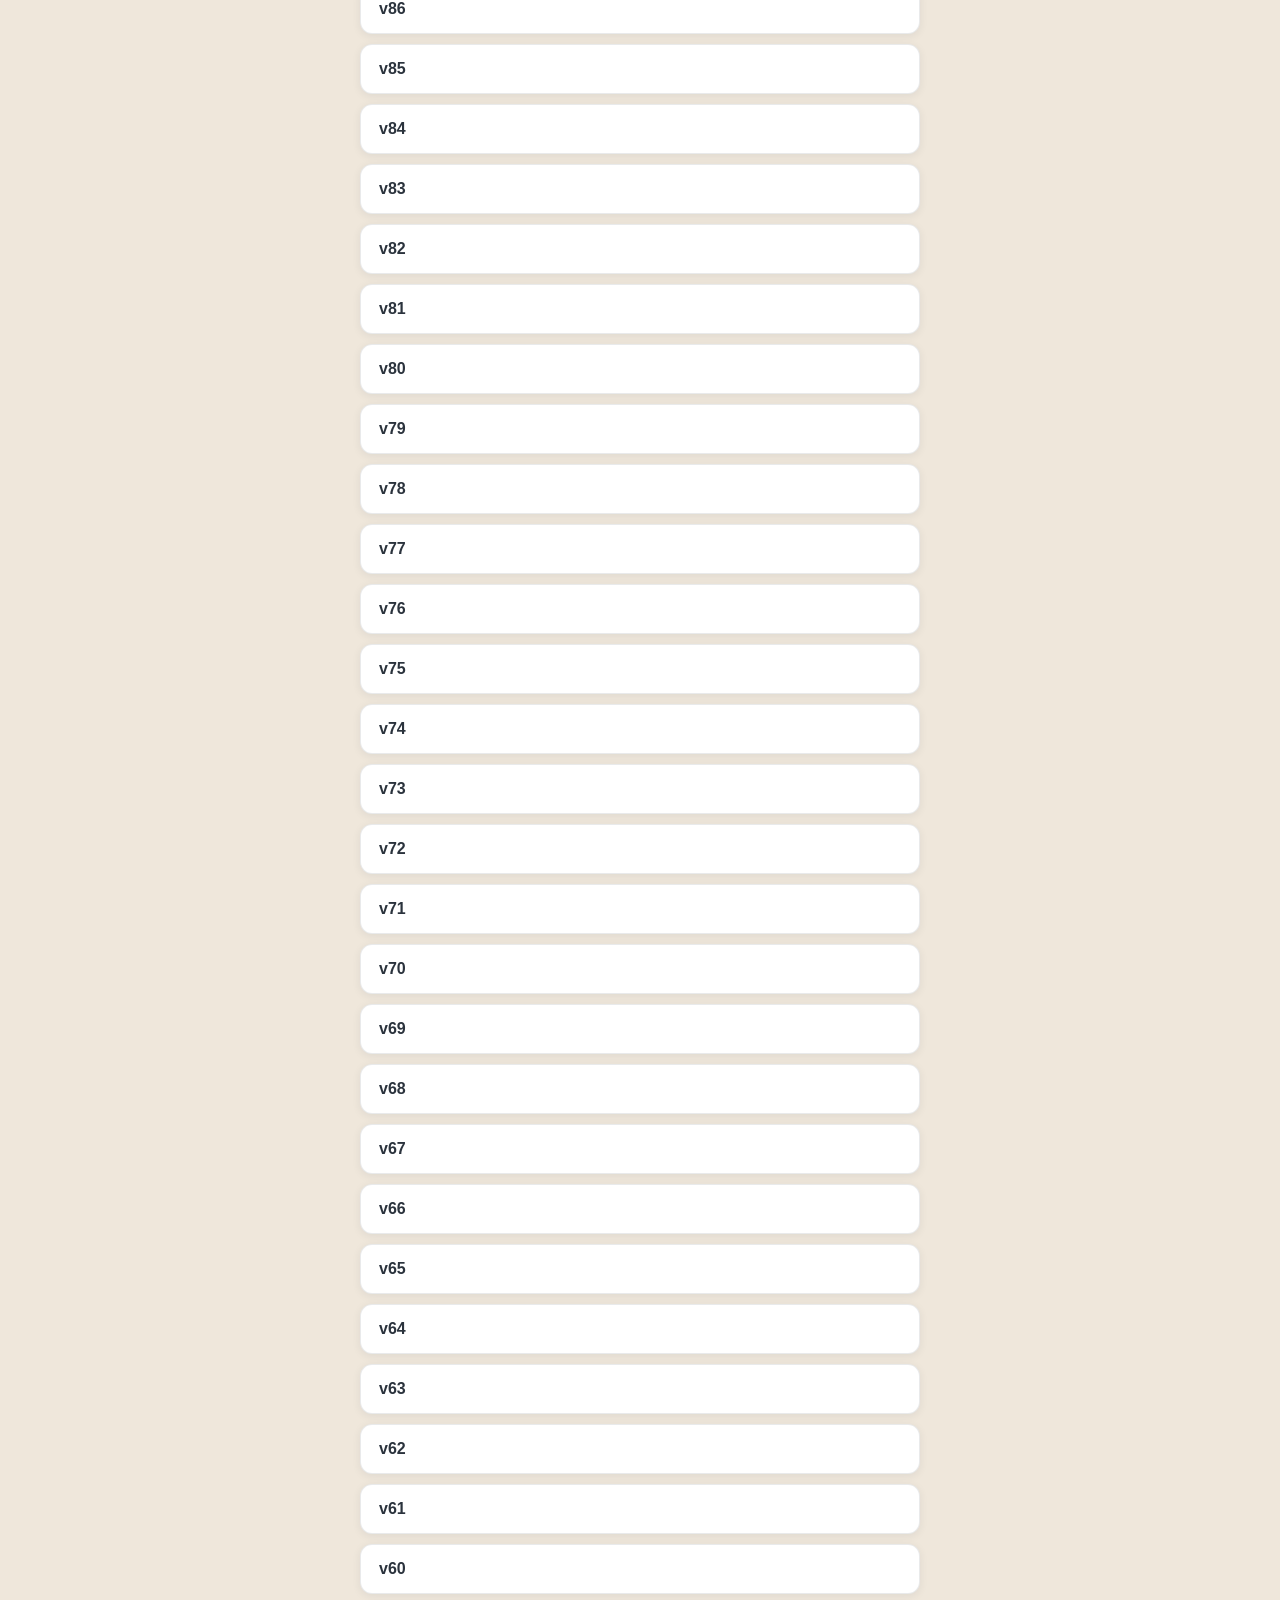
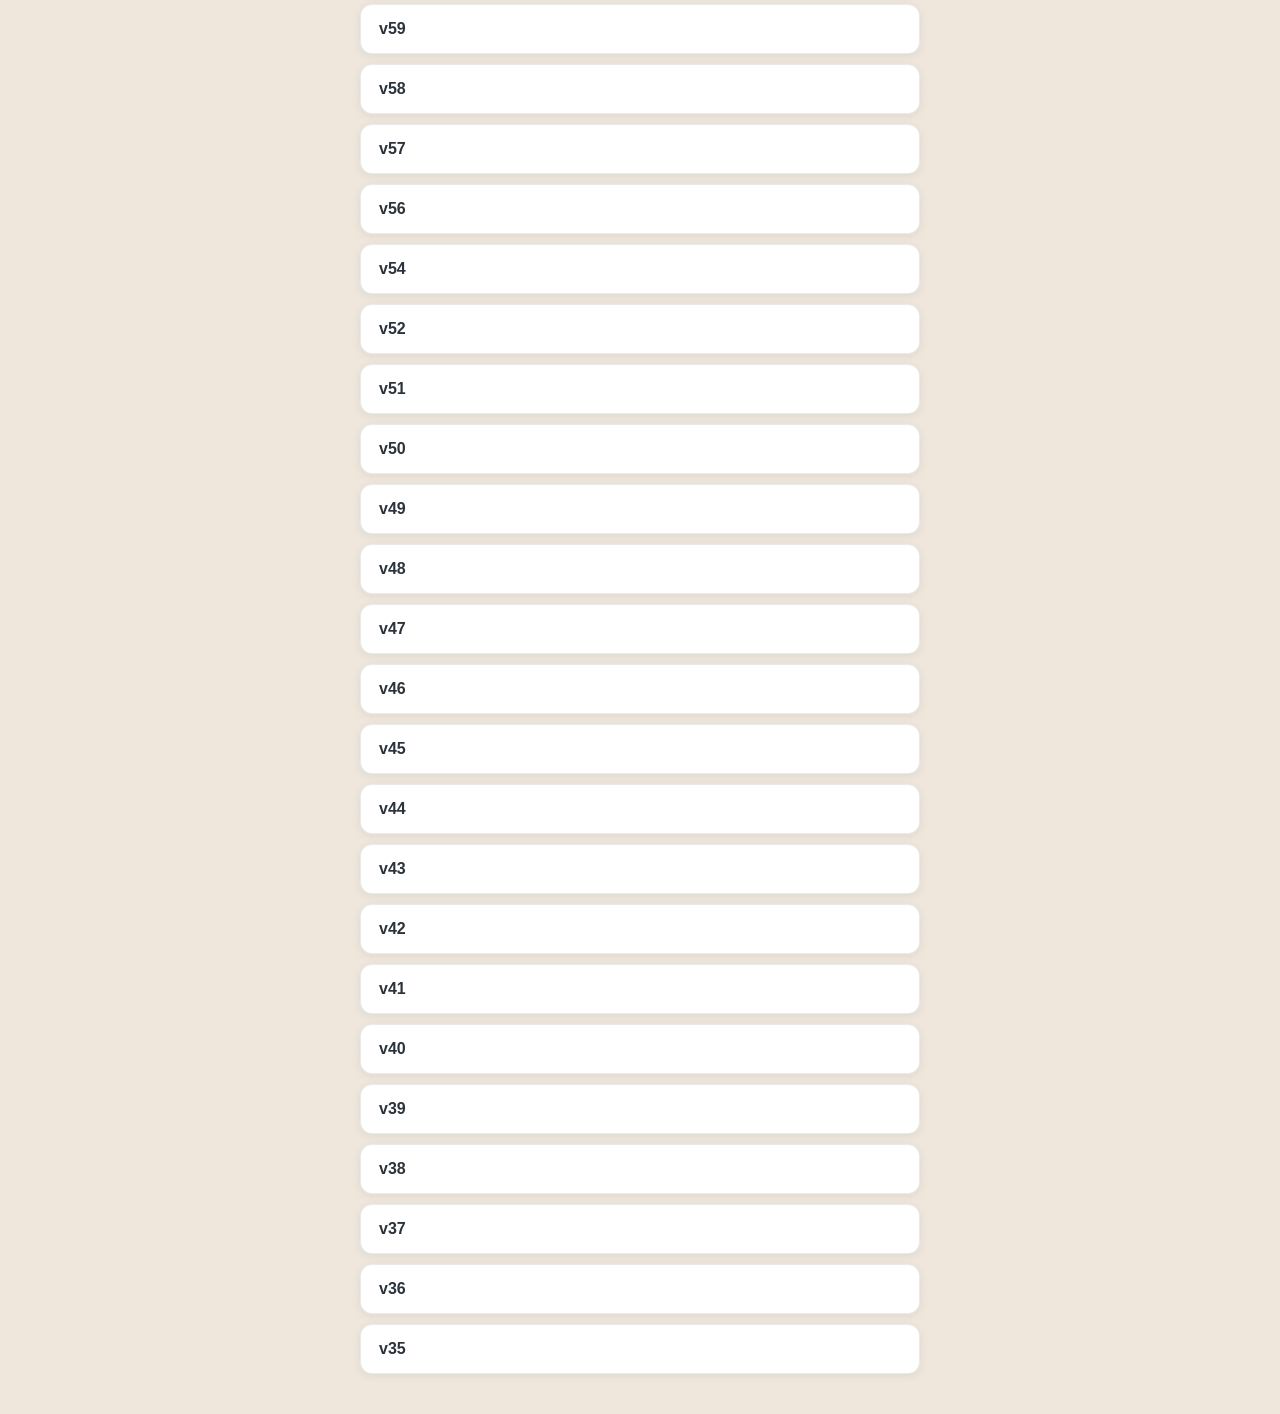
==== commit dea8df80: "Restore live timeline updates while finger-dragging the coverflow (v136) v129 deferred the hero rebu" ====
--- a/versions.html
+++ b/versions.html
@@ -28,9 +28,10 @@
   <div class="wrap">
     <h1>⏱️ Version history</h1>
     <p class="sub">Every released version of the Sacrament Time Tracker, kept live.</p>
-    <a class="latest" href="./">Open the latest (v135) →</a>
+    <a class="latest" href="./">Open the latest (v136) →</a>
     <ul>
-      <li><a class="v" href="v135/"><span class="tag">v135</span><span class="badge">LATEST</span></a></li>
+      <li><a class="v" href="v136/"><span class="tag">v136</span><span class="badge">LATEST</span></a></li>
+      <li><a class="v" href="v135/"><span class="tag">v135</span></a></li>
       <li><a class="v" href="v134/"><span class="tag">v134</span></a></li>
       <li><a class="v" href="v133/"><span class="tag">v133</span></a></li>
       <li><a class="v" href="v132/"><span class="tag">v132</span></a></li>
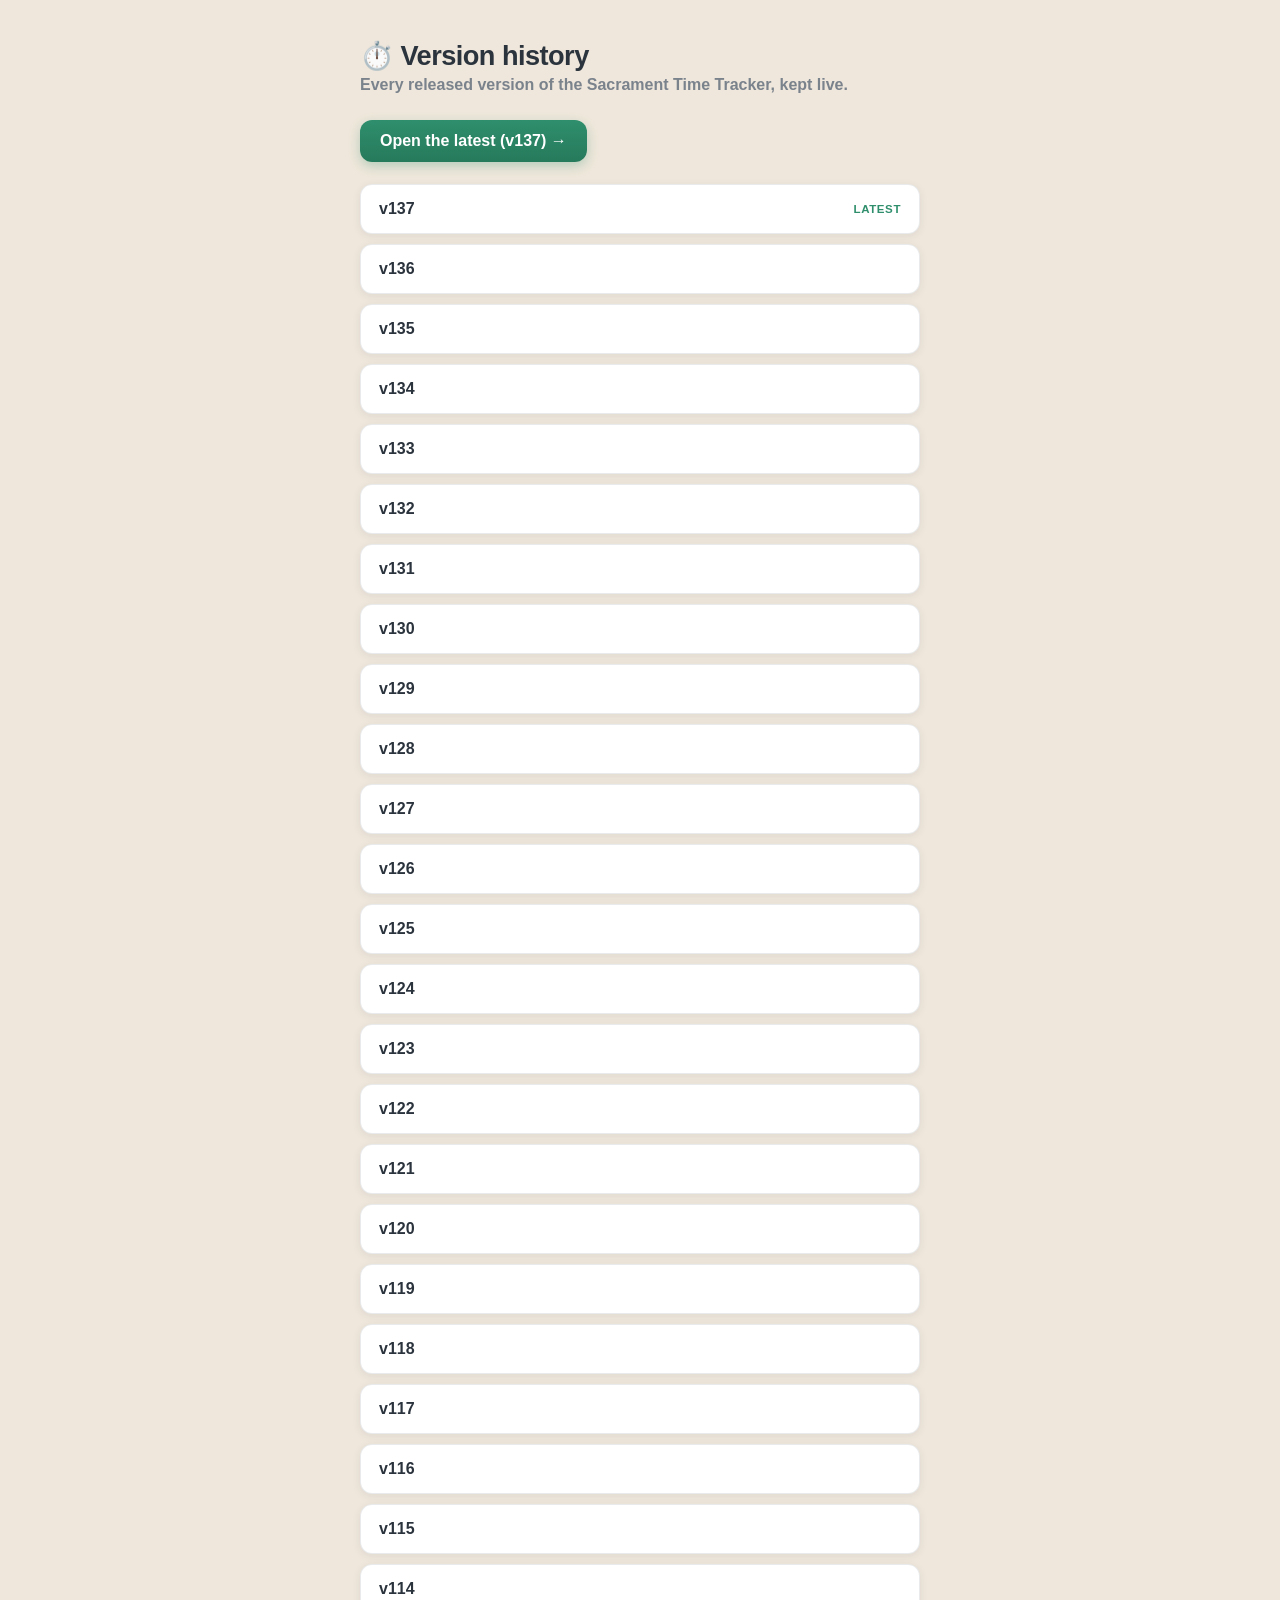
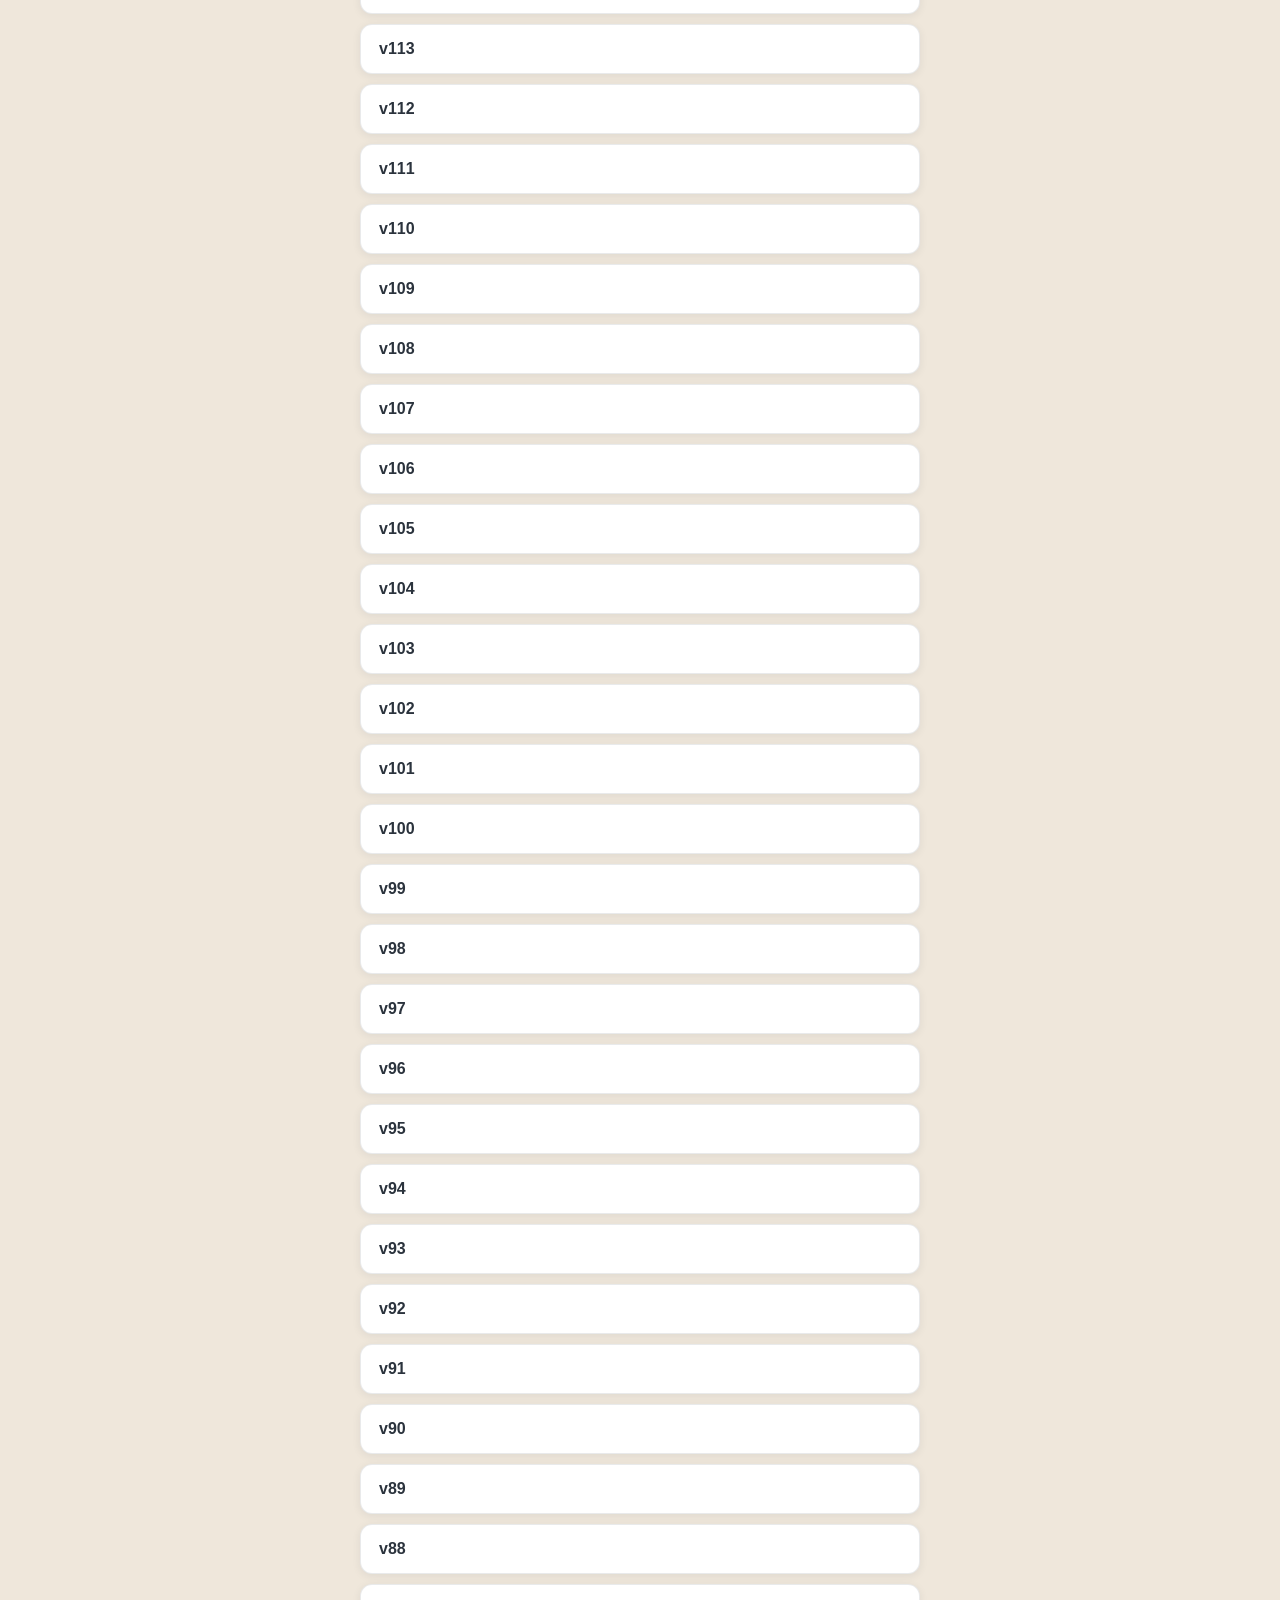
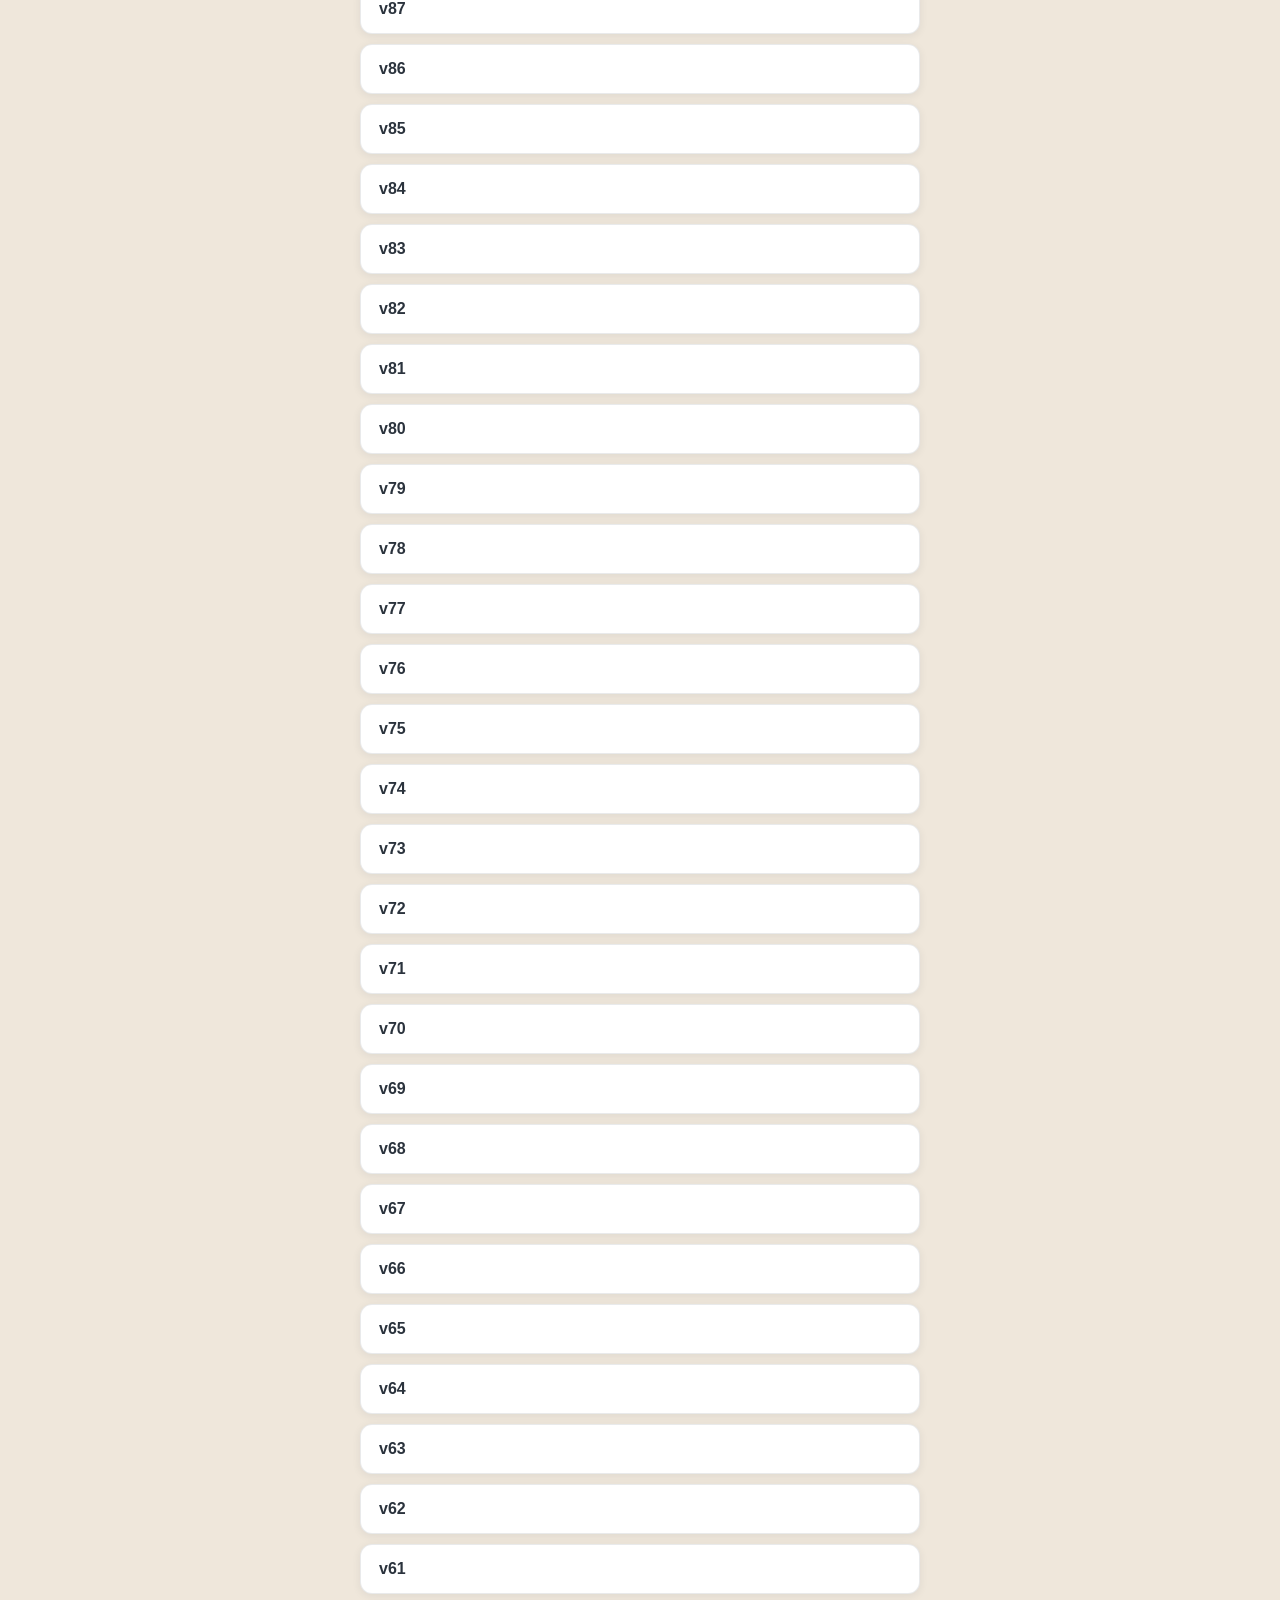
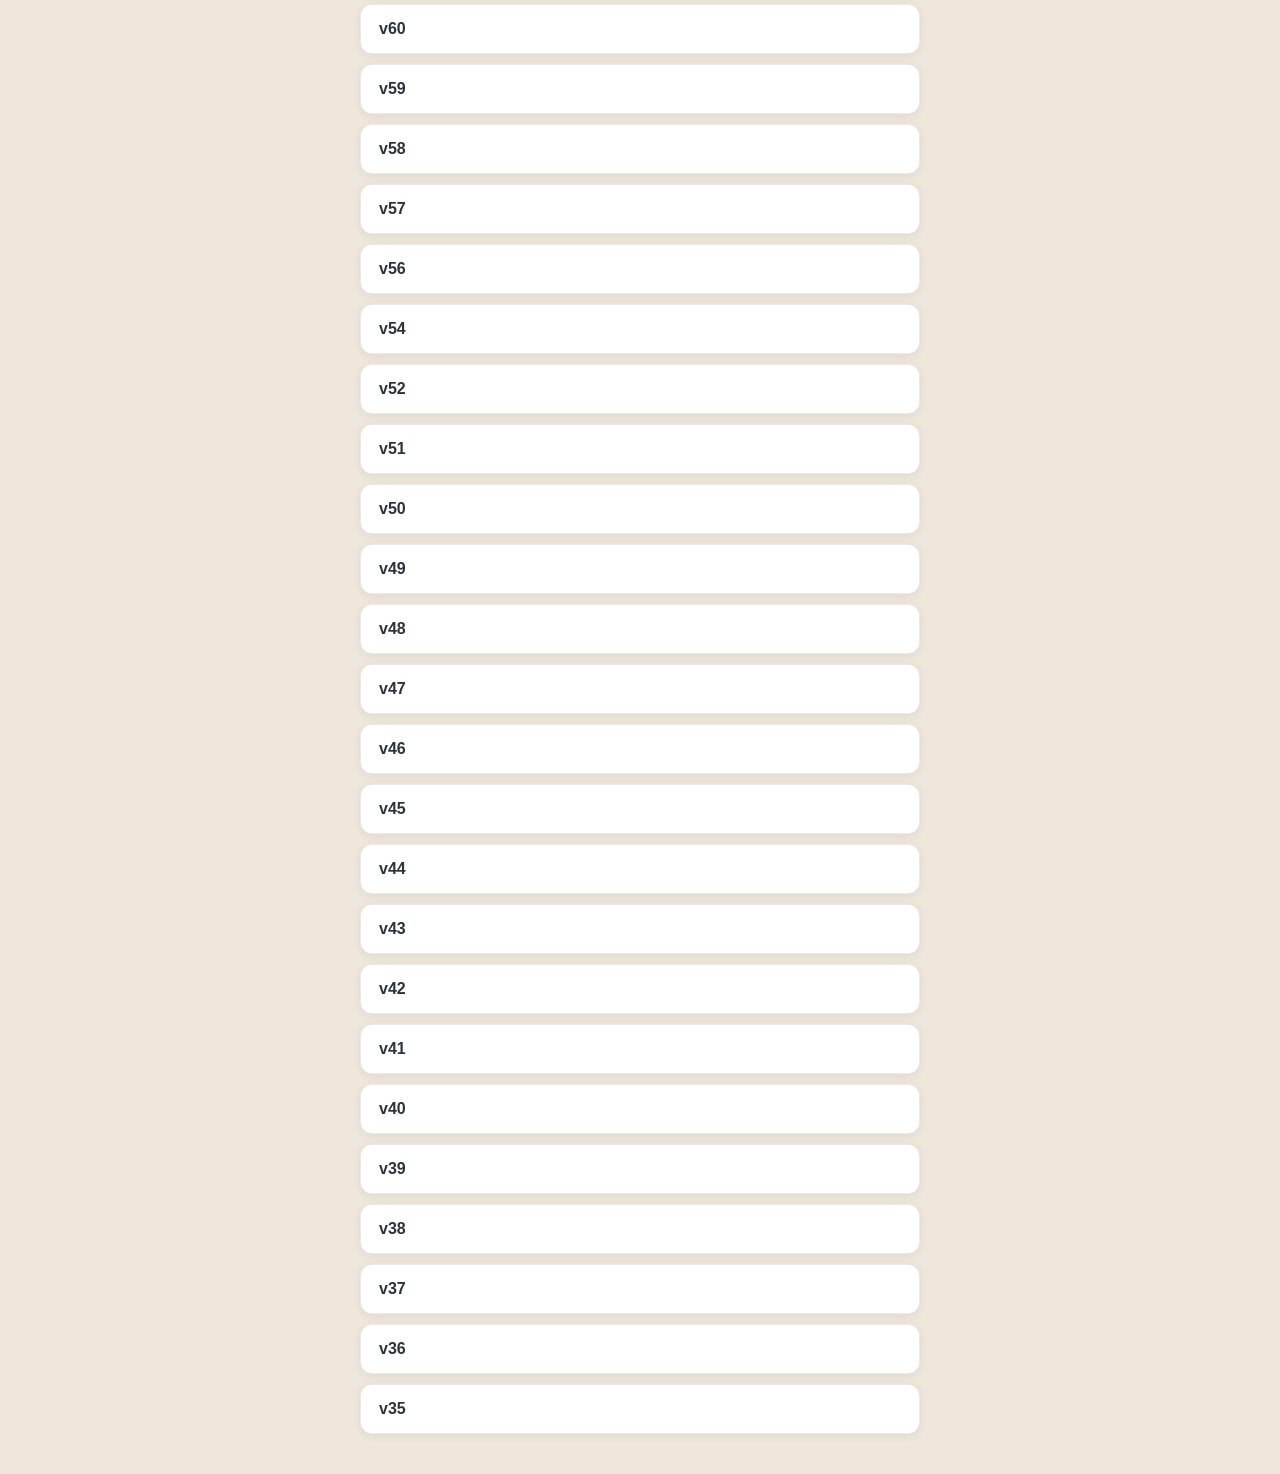
==== commit 55bcce4b: "Restore pre-v129 hero updates on every crossing, including the glide (v137) Update the hero uncondit" ====
--- a/versions.html
+++ b/versions.html
@@ -28,9 +28,10 @@
   <div class="wrap">
     <h1>⏱️ Version history</h1>
     <p class="sub">Every released version of the Sacrament Time Tracker, kept live.</p>
-    <a class="latest" href="./">Open the latest (v136) →</a>
+    <a class="latest" href="./">Open the latest (v137) →</a>
     <ul>
-      <li><a class="v" href="v136/"><span class="tag">v136</span><span class="badge">LATEST</span></a></li>
+      <li><a class="v" href="v137/"><span class="tag">v137</span><span class="badge">LATEST</span></a></li>
+      <li><a class="v" href="v136/"><span class="tag">v136</span></a></li>
       <li><a class="v" href="v135/"><span class="tag">v135</span></a></li>
       <li><a class="v" href="v134/"><span class="tag">v134</span></a></li>
       <li><a class="v" href="v133/"><span class="tag">v133</span></a></li>
